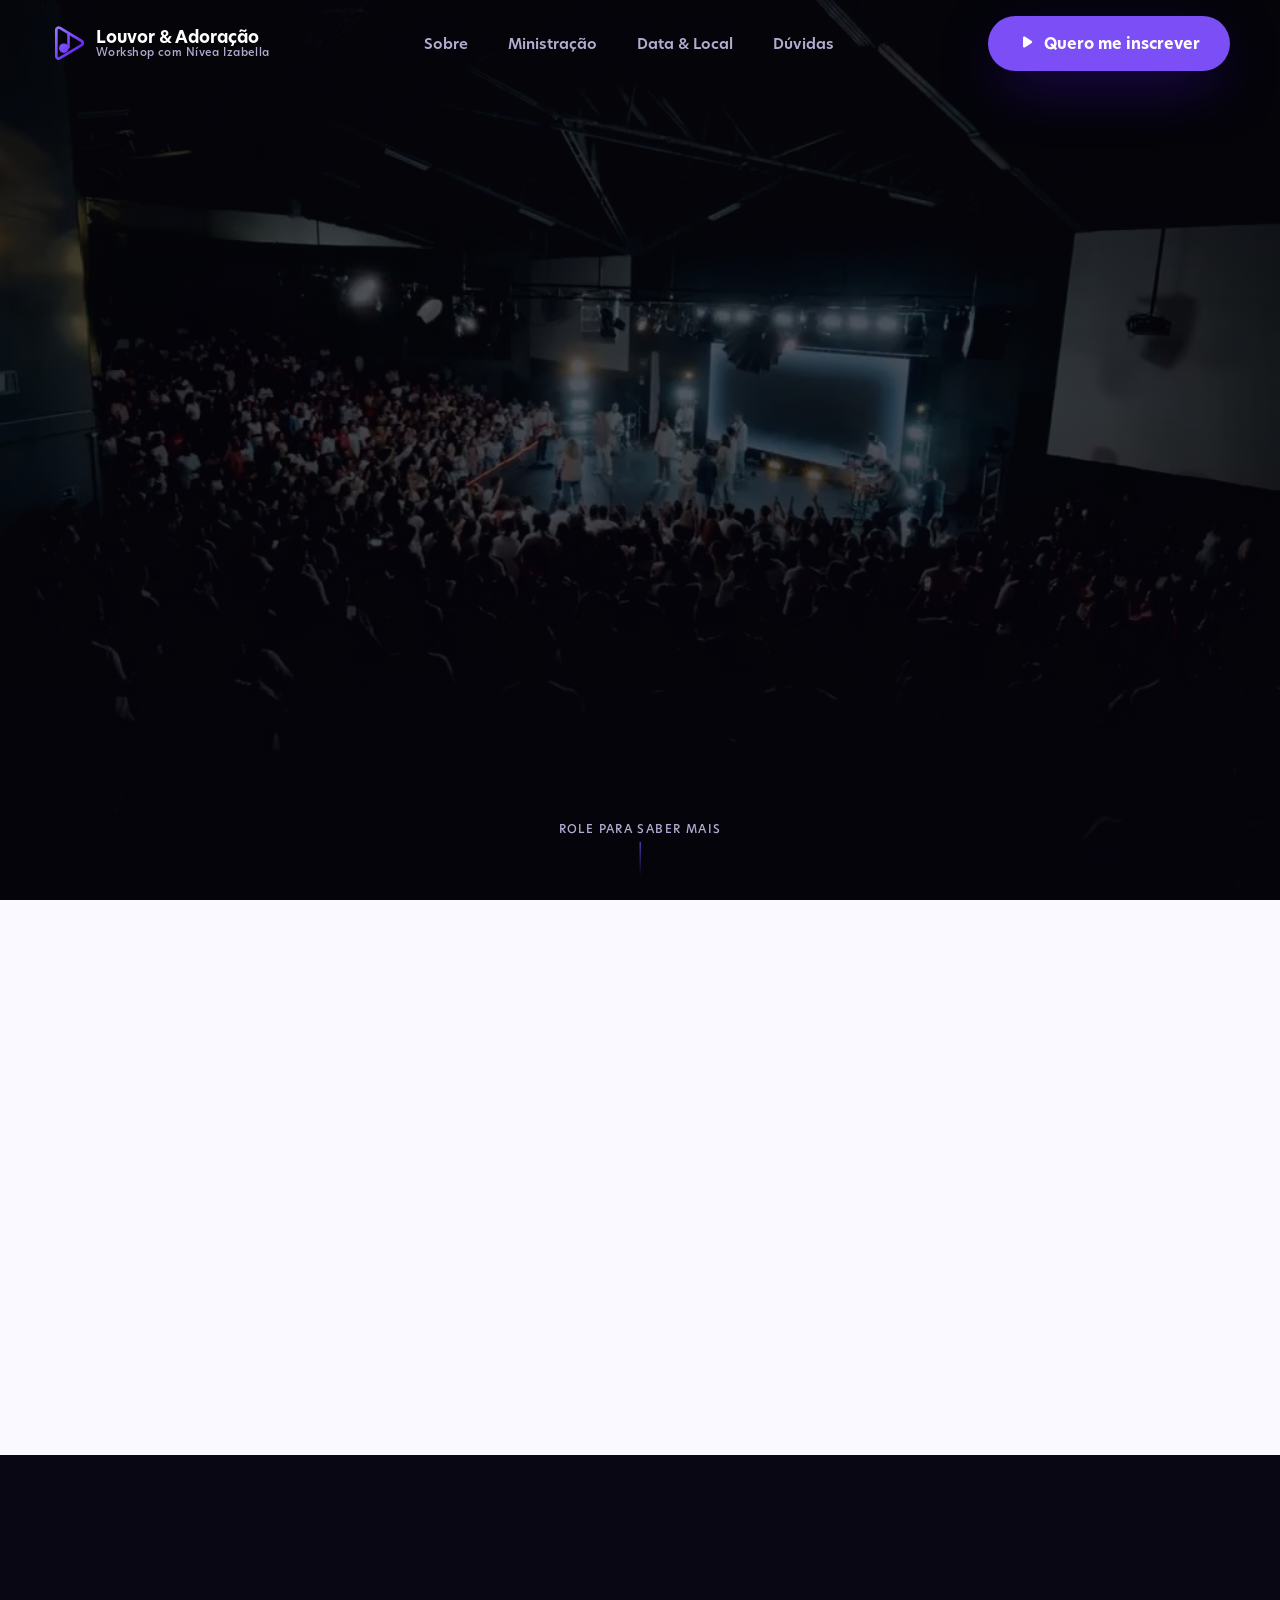
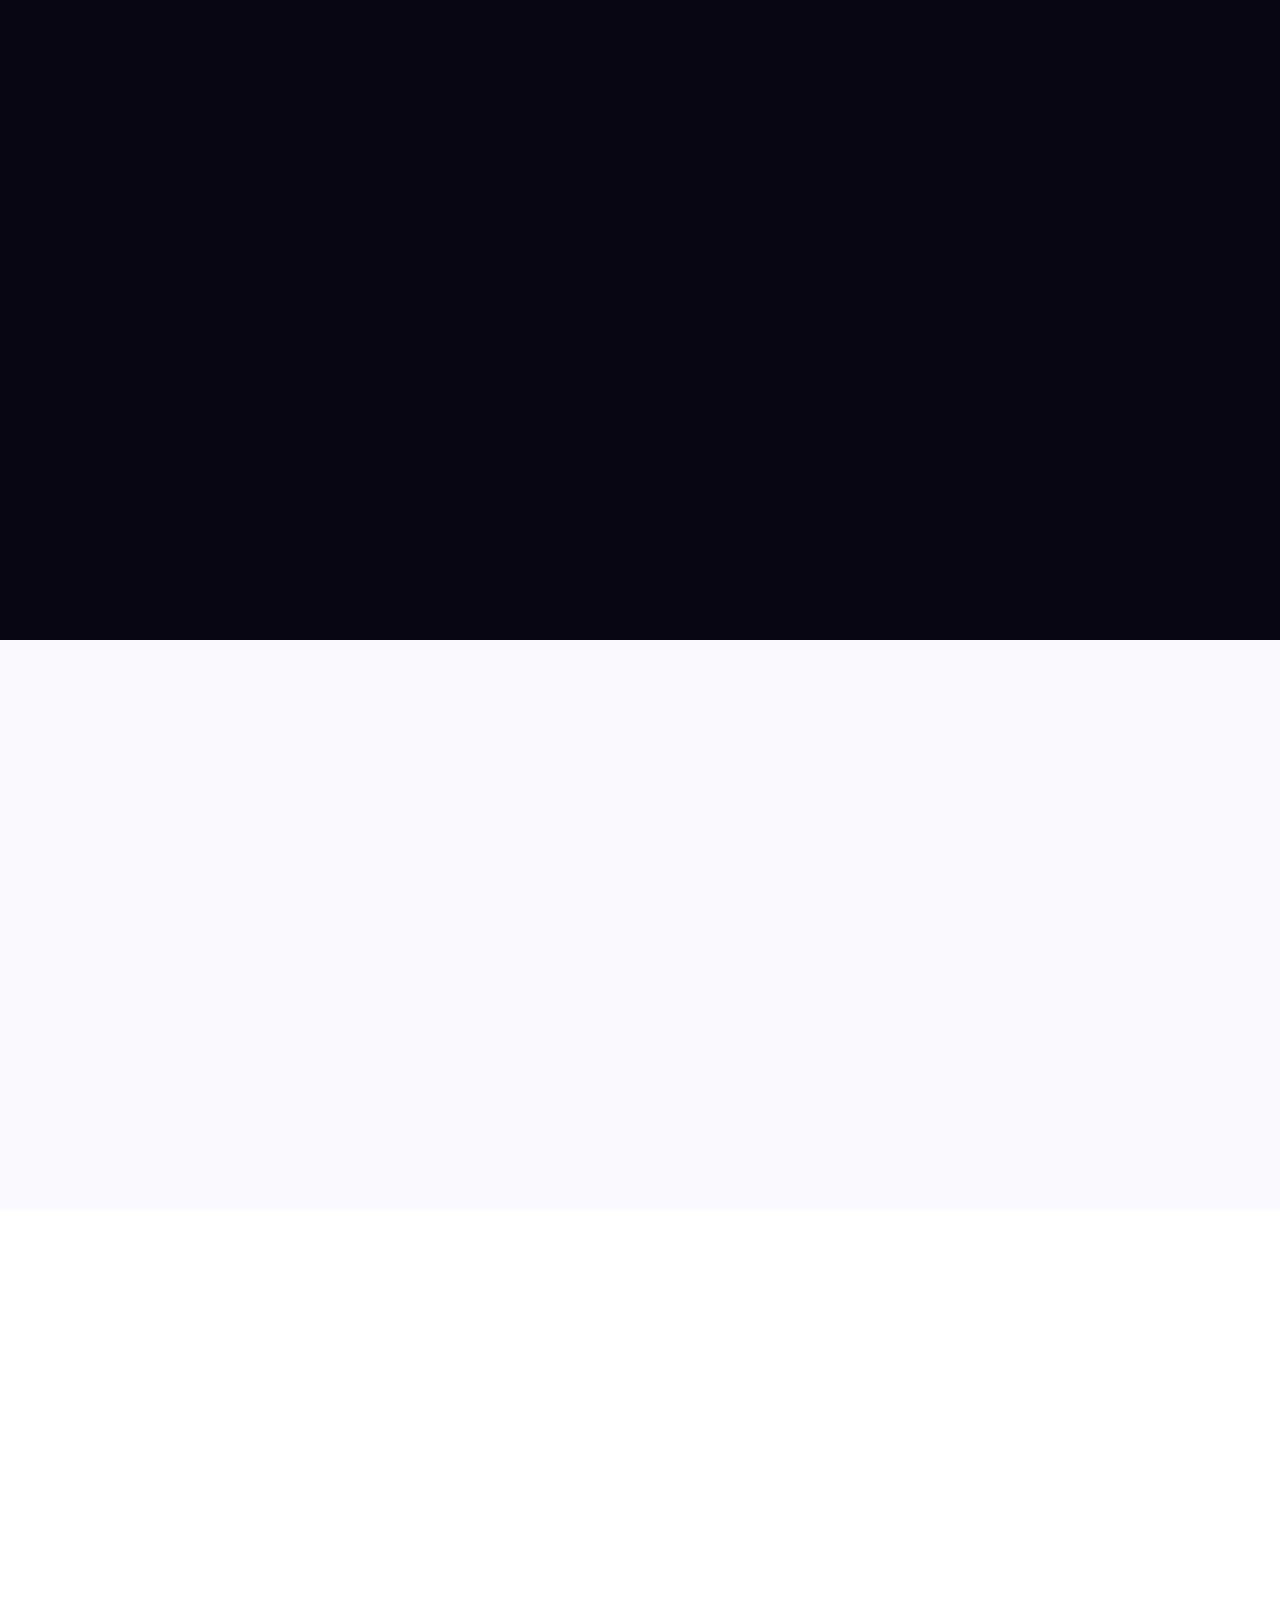
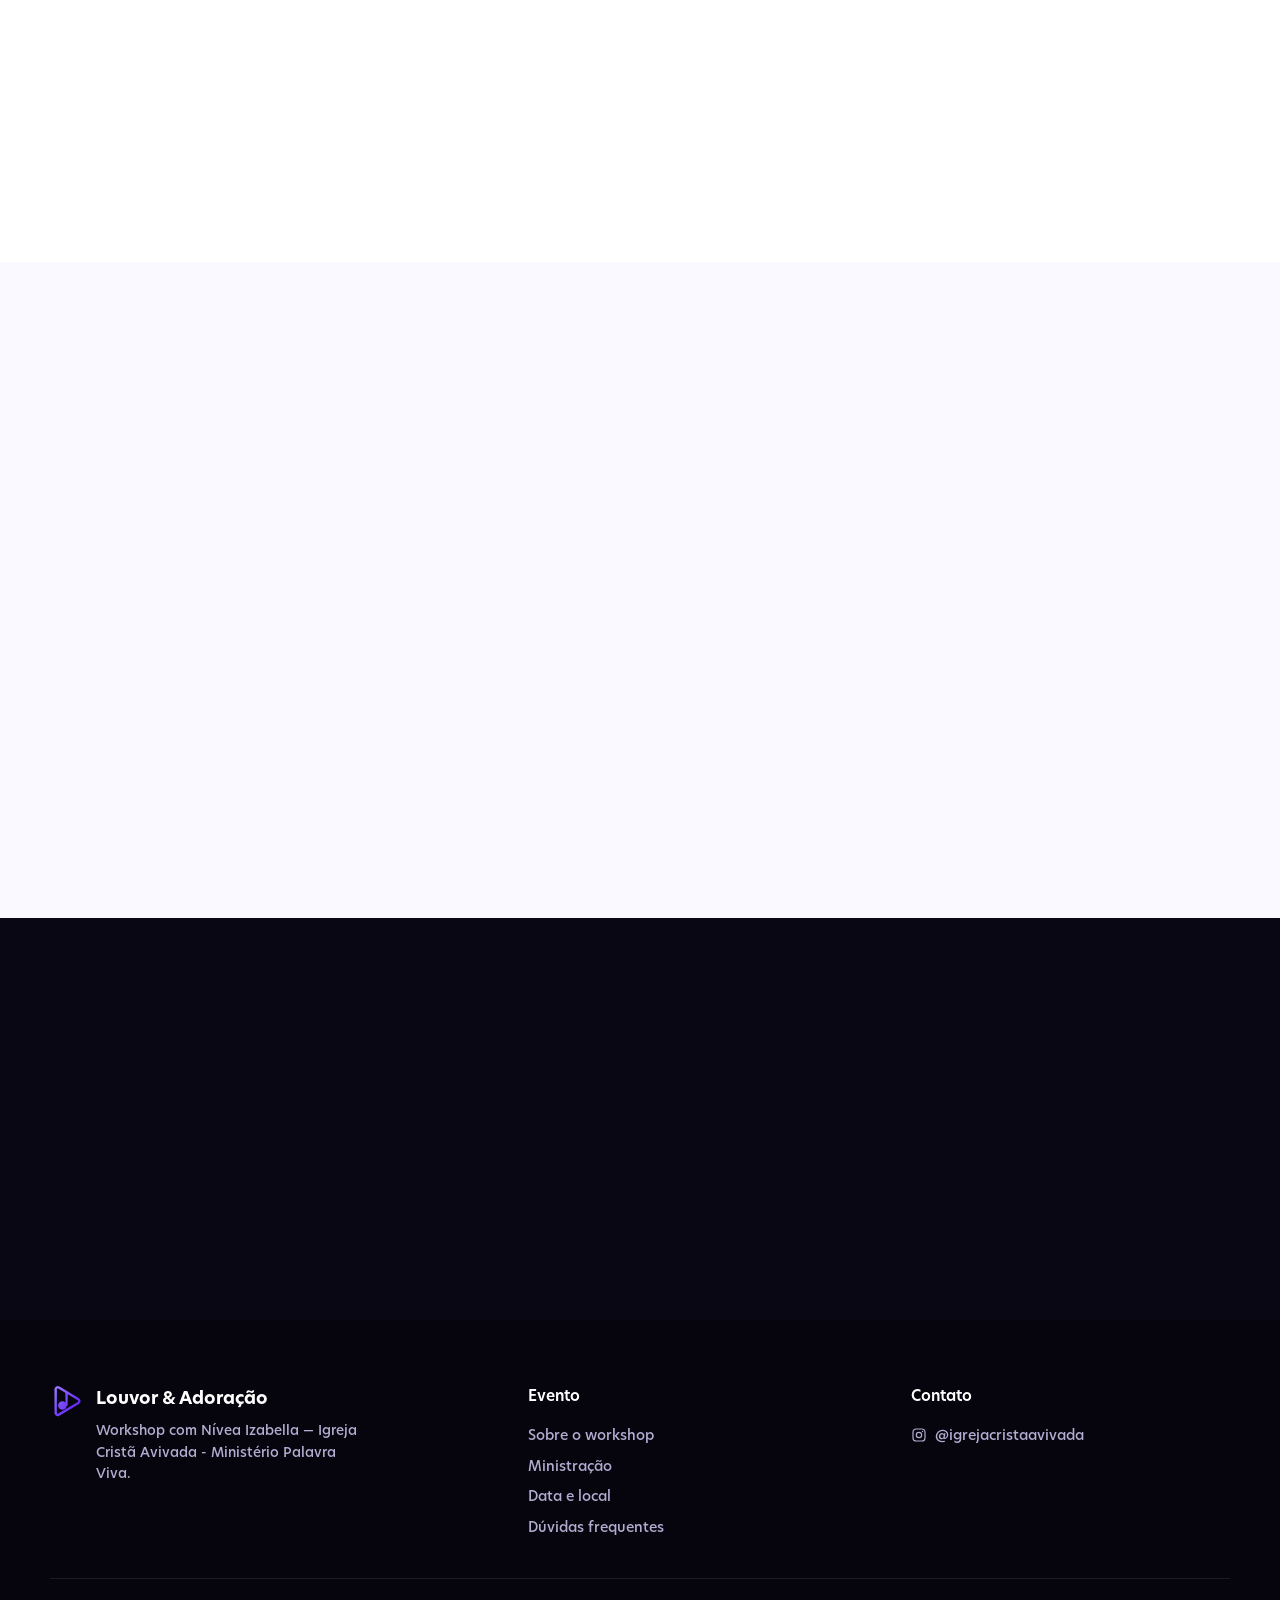
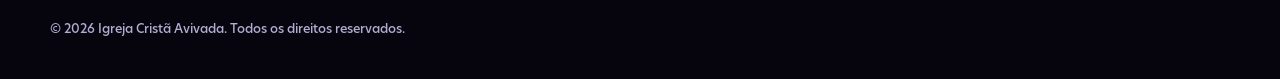
==== index.html @ 02ea81dc "Atualiza valor do investimento para R$ 39,90 na seção de perguntas frequentes" ====
<!DOCTYPE html>
<html lang="pt-BR">
<head>
  <meta charset="UTF-8">
  <meta name="viewport" content="width=device-width, initial-scale=1.0">
  <title>Workshop de Louvor & Adoração</title>
  <meta name="description" content="Workshop de Louvor & Adoração com Nívea Izabella. Dia 26 de setembro de 2026, das 15h às 18h, na Igreja Cristã Avivada, em Timóteo - MG. Garanta sua vaga.">
  <meta name="theme-color" content="#0A0714">
  <link rel="canonical" href="https://www.e-inscricao.com/igreja-crist-avivada/workshopniveaisabella">

  <!-- Open Graph -->
  <meta property="og:type" content="website">
  <meta property="og:title" content="Workshop de Louvor & Adoração">
  <meta property="og:description" content="26 de setembro de 2026 · 15h às 18h · Igreja Cristã Avivada · Timóteo - MG">
  <meta property="og:image" content="assets/images/hero-art.jpg">
  <meta property="og:locale" content="pt_BR">

  <!-- Twitter Card -->
  <meta name="twitter:card" content="summary_large_image">
  <meta name="twitter:title" content="Workshop de Louvor & Adoração com Nívea Izabella">
  <meta name="twitter:description" content="26 de setembro de 2026 · 15h às 18h · Igreja Cristã Avivada · Timóteo - MG">
  <meta name="twitter:image" content="assets/images/hero-art.jpg">

  <!-- Favicon -->
  <link rel="icon" type="image/svg+xml" href="assets/logos/logo-icon.svg">

  <!-- Fonte oficial da marca: Hero New (arquivos em assets/fonts/) -->
  <link rel="preload" as="font" type="font/woff" href="assets/fonts/hero-new-regular.woff" crossorigin>
  <link rel="preload" as="font" type="font/woff" href="assets/fonts/hero-new-extrabold.woff" crossorigin>

  <link rel="preload" as="image" href="assets/images/hero-art.jpg">
  <link rel="stylesheet" href="css/style.css">
</head>
<body>
  <a href="#main" class="skip-link">Pular para o conteúdo</a>

  <header class="site-header" id="siteHeader">
    <div class="container header__inner">
      <a href="#hero" class="brand" aria-label="Workshop de Louvor e Adoração — início">
        <img class="brand__icon" src="assets/logos/logo-icon.svg" alt="" width="38" height="38">
        <span class="brand__text">
          <strong>Louvor & Adoração</strong>
          <span>Workshop com Nívea Izabella</span>
        </span>
      </a>

      <nav class="nav" id="primaryNav" aria-label="Navegação principal">
        <ul>
          <li><a href="#sobre">Sobre</a></li>
          <li><a href="#ministracao">Ministração</a></li>
          <li><a href="#detalhes">Data & Local</a></li>
          <li><a href="#faq">Dúvidas</a></li>
        </ul>
      </nav>

      <a class="btn btn--primary nav-cta" href="https://www.e-inscricao.com/igreja-crist-avivada/workshopniveaisabella" target="_blank" rel="noopener">
        <svg class="btn__play" viewBox="0 0 18 18" fill="none" aria-hidden="true"><path d="M5 3.6C5 2.7 6 2.1 6.8 2.6L13.7 7C14.4 7.5 14.4 8.5 13.7 9L6.8 13.4C6 13.9 5 13.3 5 12.4V3.6Z" fill="currentColor"/></svg>
        Quero me inscrever
      </a>

      <button class="menu-toggle" id="menuToggle" type="button" aria-expanded="false" aria-controls="mobileMenu" aria-label="Abrir menu de navegação">
        <span></span><span></span><span></span>
      </button>
    </div>

    <nav class="mobile-menu" id="mobileMenu" data-state="closed" aria-label="Navegação mobile">
      <ul>
        <li><a href="#sobre">Sobre</a></li>
        <li><a href="#ministracao">Ministração</a></li>
        <li><a href="#detalhes">Data & Local</a></li>
        <li><a href="#faq">Dúvidas</a></li>
      </ul>
      <a class="btn btn--primary" href="https://www.e-inscricao.com/igreja-crist-avivada/workshopniveaisabella" target="_blank" rel="noopener">Quero me inscrever</a>
    </nav>
  </header>

  <main id="main">

    <!-- HERO -->
    <section class="hero" id="hero">
      <video
        class="hero__video-bg"
        id="heroVideo"
        poster="assets/images/hero-bg-poster.jpg"
        autoplay
        muted
        loop
        playsinline
        preload="auto"
        aria-hidden="true"
      >
        <source src="assets/videos/hero-bg.mp4" type="video/mp4">
      </video>
      <div class="hero__glow" aria-hidden="true"></div>
      <div class="hero__scrim" aria-hidden="true"></div>
      <div class="container hero__grid">
        <div class="hero__content">
          <p class="eyebrow" data-reveal>Igreja Cristã Avivada · Timóteo - MG</p>

          <h1 class="hero__title" data-reveal>
            <span class="line">Workshop de</span>
            <span class="line line--accent">Louvor & Adoração</span>
            <span class="line line--with">com</span>
            <span class="line line--name">Nívea Izabella</span>
          </h1>

          <div class="hero__meta" data-reveal>
            <div class="hero__meta-item">
              <svg viewBox="0 0 24 24" fill="none" stroke="currentColor" stroke-width="1.8" aria-hidden="true"><rect x="3" y="5" width="18" height="16" rx="3"/><path d="M8 3v4M16 3v4M3 10h18"/></svg>
              <span>
                <strong>26 de setembro de 2026</strong>
                <span>Sábado</span>
              </span>
            </div>
            <div class="hero__meta-item">
              <svg viewBox="0 0 24 24" fill="none" stroke="currentColor" stroke-width="1.8" aria-hidden="true"><circle cx="12" cy="12" r="9"/><path d="M12 7v5l3.5 2"/></svg>
              <span>
                <strong>15h às 18h</strong>
                <span>Horário local</span>
              </span>
            </div>
            <div class="hero__meta-item">
              <svg viewBox="0 0 24 24" fill="none" stroke="currentColor" stroke-width="1.8" aria-hidden="true"><path d="M12 21s-7-6.1-7-11a7 7 0 0 1 14 0c0 4.9-7 11-7 11Z"/><circle cx="12" cy="10" r="2.4"/></svg>
              <span>
                <strong>Igreja Cristã Avivada</strong>
                <span>Timóteo - MG</span>
              </span>
            </div>
          </div>

          <div class="hero__countdown" id="countdown" data-reveal>
            <p class="hero__countdown-label">Faltam</p>
            <div class="hero__countdown-grid">
              <div class="countdown__unit">
                <span class="countdown__value" id="cdDays">00</span>
                <span class="countdown__unit-label">dias</span>
              </div>
              <div class="countdown__unit">
                <span class="countdown__value" id="cdHours">00</span>
                <span class="countdown__unit-label">horas</span>
              </div>
              <div class="countdown__unit">
                <span class="countdown__value" id="cdMinutes">00</span>
                <span class="countdown__unit-label">min</span>
              </div>
              <div class="countdown__unit">
                <span class="countdown__value" id="cdSeconds">00</span>
                <span class="countdown__unit-label">seg</span>
              </div>
            </div>
          </div>

          <div class="hero__actions" data-reveal>
            <a class="btn btn--primary" href="https://www.e-inscricao.com/igreja-crist-avivada/workshopniveaisabella" target="_blank" rel="noopener">
              <svg class="btn__play" viewBox="0 0 18 18" fill="none" aria-hidden="true"><path d="M5 3.6C5 2.7 6 2.1 6.8 2.6L13.7 7C14.4 7.5 14.4 8.5 13.7 9L6.8 13.4C6 13.9 5 13.3 5 12.4V3.6Z" fill="currentColor"/></svg>
              Garantir minha vaga
            </a>
            <a class="btn btn--ghost" href="#detalhes">Ver detalhes do evento</a>
          </div>
        </div>

      </div>

      <div class="hero__scroll" aria-hidden="true">
        <span>Role para saber mais</span>
        <span class="hero__scroll-line"></span>
      </div>
    </section>

    <!-- SOBRE -->
    <section class="section section--light sobre" id="sobre">
      <div class="container sobre__grid">
        <div data-reveal>
          <p class="eyebrow">Sobre o workshop</p>
          <p class="sobre__lead">Um encontro para quem deseja crescer em seu chamado e servir ao Senhor com excelência, caráter e propósito.</p>
          <p class="sobre__lead">Nesta edição, teremos Nívea Izabella, compartilhando experiências e princípios de sua caminhada ministerial.</p>
          <p class="sobre__lead">Um tempo de aprendizado, comunhão e alinhamento para quem entende que antes de músicos, somos ministros.</p>
        </div>
        <ul class="sobre__list" data-reveal-group>
          <li data-reveal style="--reveal-index:0">
            <span class="num">01</span>
            <div>
              <h3>Louvor & Adoração</h3>
              <p>Um tempo dedicado à música como expressão de fé, com ministração de Nívea Izabella.</p>
            </div>
          </li>
          <li data-reveal style="--reveal-index:1">
            <span class="num">02</span>
            <div>
              <h3>Realização</h3>
              <p>Evento organizado pela Igreja Cristã Avivada, em Timóteo - MG.</p>
            </div>
          </li>
          <li data-reveal style="--reveal-index:2">
            <span class="num">03</span>
            <div>
              <h3>Vagas limitadas</h3>
              <p>Garanta sua inscrição antecipadamente pelo link oficial do evento.</p>
            </div>
          </li>
        </ul>
      </div>
    </section>

    <!-- MINISTRAÇÃO -->
    <section class="section section--dark ministracao" id="ministracao">
      <div class="container ministracao__grid">
        <div class="ministracao__portrait" data-reveal="scale">
          <img src="assets/images/hero-art.jpg" alt="Nívea Izabella durante o workshop de louvor e adoração" loading="lazy" width="1600" height="900">
        </div>
        <div data-reveal>
          <p class="eyebrow">Ministração</p>
          <h2 class="ministracao__name">Nívea Izabella</h2>
          <span class="ministracao__role">Cantora · Professora de Canto · Instrutora Ministerial</span>

          <p class="ministracao__bio">Com mais de 27 anos de estrada, Nívea Izabella já ministrou em mais de 1.000 igrejas e formou mais de 1.000 alunos em três continentes, unindo técnica vocal, excelência e princípios de adoração na formação de ministros de louvor.</p>

          <div class="ministracao__badges">
            <span class="badge">Vencedora do Dom Reality 2</span>
            <span class="badge">Trabalhos pela Sony Music</span>
          </div>

          <dl class="ministracao__stats">
            <div class="ministracao__stat">
              <dt>27+</dt>
              <dd>anos de experiência</dd>
            </div>
            <div class="ministracao__stat">
              <dt>1.000+</dt>
              <dd>igrejas ministradas</dd>
            </div>
            <div class="ministracao__stat">
              <dt>1.000+</dt>
              <dd>alunos capacitados</dd>
            </div>
            <div class="ministracao__stat">
              <dt>3</dt>
              <dd>continentes</dd>
            </div>
          </dl>
        </div>
      </div>
    </section>

    <!-- DATA / HORÁRIO / LOCAL -->
    <section class="section section--light detalhes" id="detalhes">
      <div class="container">
        <div class="section-head" data-reveal>
          <p class="eyebrow">Quando e onde</p>
          <h2>Data, horário e local</h2>
        </div>
        <div class="detalhes__grid" data-reveal-group>
          <div class="detalhes__card" data-reveal style="--reveal-index:0">
            <span class="detalhes__icon">
              <svg viewBox="0 0 24 24" fill="none" stroke="currentColor" stroke-width="1.8" aria-hidden="true"><rect x="3" y="5" width="18" height="16" rx="3"/><path d="M8 3v4M16 3v4M3 10h18"/></svg>
            </span>
            <h3>26 de setembro de 2026</h3>
            <p>Sábado — reserve a data na sua agenda.</p>
          </div>
          <div class="detalhes__card" data-reveal style="--reveal-index:1">
            <span class="detalhes__icon">
              <svg viewBox="0 0 24 24" fill="none" stroke="currentColor" stroke-width="1.8" aria-hidden="true"><circle cx="12" cy="12" r="9"/><path d="M12 7v5l3.5 2"/></svg>
            </span>
            <h3>15h às 18h</h3>
            <p>Chegue com antecedência para um bom lugar.</p>
          </div>
          <div class="detalhes__card" data-reveal style="--reveal-index:2">
            <span class="detalhes__icon">
              <svg viewBox="0 0 24 24" fill="none" stroke="currentColor" stroke-width="1.8" aria-hidden="true"><path d="M12 21s-7-6.1-7-11a7 7 0 0 1 14 0c0 4.9-7 11-7 11Z"/><circle cx="12" cy="10" r="2.4"/></svg>
            </span>
            <h3>Igreja Cristã Avivada</h3>
            <p>Rua 95, 2 — João XXIII, Timóteo - MG<br><a href="https://maps.app.goo.gl/DPNBqwjyKdjv3Kt18" target="_blank" rel="noopener">Ver no mapa →</a></p>
          </div>
        </div>
      </div>
    </section>

    <!-- INSCRIÇÃO -->
    <section class="section inscricao-section" id="inscricao">
      <div class="container">
        <div class="inscricao__panel" data-reveal>
          <div>
            <p class="eyebrow">Inscrições abertas</p>
            <h2>Garanta sua vaga no workshop</h2>
            <p>As inscrições são feitas através do link oficial abaixo. Vagas limitadas.</p>
            <div class="hero__actions" style="margin-top: var(--space-md);">
              <a class="btn btn--primary" href="https://www.e-inscricao.com/igreja-crist-avivada/workshopniveaisabella" target="_blank" rel="noopener">
                <svg class="btn__play" viewBox="0 0 18 18" fill="none" aria-hidden="true"><path d="M5 3.6C5 2.7 6 2.1 6.8 2.6L13.7 7C14.4 7.5 14.4 8.5 13.7 9L6.8 13.4C6 13.9 5 13.3 5 12.4V3.6Z" fill="currentColor"/></svg>
                Quero me inscrever
              </a>
            </div>
          </div>
          <div class="inscricao__price">
            <p class="inscricao__price-value"><span>Investimento - 2º lote</span>R$ 39,90</p>
            <p class="inscricao__note">Dúvidas sobre pagamento e vagas: <a href="https://instagram.com/igrejacristaavivada" target="_blank" rel="noopener">Instagram @igrejacristaavivada</a></p>
          </div>
        </div>
      </div>
    </section>

    <!-- FAQ -->
    <section class="section section--light faq" id="faq">
      <div class="container">
        <div class="section-head" data-reveal>
          <p class="eyebrow">Dúvidas frequentes</p>
          <h2>Perguntas sobre o workshop</h2>
        </div>
        <div class="faq__list" data-reveal>
          <div class="faq__item" data-open="false">
            <h3>
              <button class="faq__question" aria-expanded="false" aria-controls="faq-answer-1" id="faq-question-1">
                Quando e onde será o workshop?
                <span class="faq__icon" aria-hidden="true"></span>
              </button>
            </h3>
            <div class="faq__answer" id="faq-answer-1" role="region" aria-labelledby="faq-question-1">
              <div class="faq__answer-inner">
                <p>O workshop acontece no dia 26 de setembro de 2026, das 15h às 18h, na Igreja Cristã Avivada, Rua 95, 2 — João XXIII, Timóteo - MG.</p>
              </div>
            </div>
          </div>

          <div class="faq__item" data-open="false">
            <h3>
              <button class="faq__question" aria-expanded="false" aria-controls="faq-answer-2" id="faq-question-2">
                Como faço minha inscrição?
                <span class="faq__icon" aria-hidden="true"></span>
              </button>
            </h3>
            <div class="faq__answer" id="faq-answer-2" role="region" aria-labelledby="faq-question-2">
              <div class="faq__answer-inner">
                <p>As inscrições são feitas pelo link oficial do evento.</p>
              </div>
            </div>
          </div>

          <div class="faq__item" data-open="false">
            <h3>
              <button class="faq__question" aria-expanded="false" aria-controls="faq-answer-3" id="faq-question-3">
                Qual o valor do investimento?
                <span class="faq__icon" aria-hidden="true"></span>
              </button>
            </h3>
            <div class="faq__answer" id="faq-answer-3" role="region" aria-labelledby="faq-question-3">
              <div class="faq__answer-inner">
                <p>O investimento é de R$ 39,90. Para mais informações, entre em contato pelo Instagram @igrejacristaavivada.</p>
              </div>
            </div>
          </div>

          <div class="faq__item" data-open="false">
            <h3>
              <button class="faq__question" aria-expanded="false" aria-controls="faq-answer-4" id="faq-question-4">
                Quem ministra o workshop?
                <span class="faq__icon" aria-hidden="true"></span>
              </button>
            </h3>
            <div class="faq__answer" id="faq-answer-4" role="region" aria-labelledby="faq-question-4">
              <div class="faq__answer-inner">
                <p>A ministração é de Nívea Izabella, cantora, professora de canto e instrutora ministerial com mais de 27 anos de experiência, mais de 1.000 igrejas ministradas e vencedora do Dom Reality 2.</p>
              </div>
            </div>
          </div>
        </div>
      </div>
    </section>

    <!-- CTA FINAL -->
    <section class="section cta-final">
      <div class="cta-final__glow" aria-hidden="true"></div>
      <div class="container cta-final__inner" data-reveal>
        <p class="eyebrow">Não fique de fora</p>
        <h2>Sua vaga para o Workshop de Louvor & Adoração está esperando por você</h2>
        <a class="btn btn--primary" href="https://www.e-inscricao.com/igreja-crist-avivada/workshopniveaisabella" target="_blank" rel="noopener">
          <svg class="btn__play" viewBox="0 0 18 18" fill="none" aria-hidden="true"><path d="M5 3.6C5 2.7 6 2.1 6.8 2.6L13.7 7C14.4 7.5 14.4 8.5 13.7 9L6.8 13.4C6 13.9 5 13.3 5 12.4V3.6Z" fill="currentColor"/></svg>
          Garantir minha vaga
        </a>
      </div>
    </section>

  </main>

  <footer class="site-footer">
    <div class="container">
      <div class="footer__grid">
        <div class="footer__brand">
          <img class="footer__brand-icon" src="assets/logos/logo-icon.svg" alt="" width="34" height="34">
          <div>
            <strong>Louvor & Adoração</strong>
            <p>Workshop com Nívea Izabella — Igreja Cristã Avivada - Ministério Palavra Viva.</p>
          </div>
        </div>
        <div class="footer__col">
          <h3>Evento</h3>
          <ul>
            <li><a href="#sobre">Sobre o workshop</a></li>
            <li><a href="#ministracao">Ministração</a></li>
            <li><a href="#detalhes">Data e local</a></li>
            <li><a href="#faq">Dúvidas frequentes</a></li>
          </ul>
        </div>
        <div class="footer__col">
          <h3>Contato</h3>
          <ul>
            <li>
              <a class="footer__instagram" href="https://instagram.com/igrejacristaavivada" target="_blank" rel="noopener" aria-label="Instagram @igrejacristaavivada">
                <svg class="footer__instagram-icon" viewBox="0 0 24 24" fill="none" stroke="currentColor" stroke-width="1.8" aria-hidden="true">
                  <rect x="3" y="3" width="18" height="18" rx="5"></rect>
                  <circle cx="12" cy="12" r="4"></circle>
                  <circle cx="17.3" cy="6.7" r="1" fill="currentColor" stroke="none"></circle>
                </svg>
                <span>@igrejacristaavivada</span>
              </a>
            </li>
          </ul>
        </div>
      </div>
      <div class="footer__bottom">
        <span>© 2026 Igreja Cristã Avivada. Todos os direitos reservados.</span>
      </div>
    </div>
  </footer>

  <script src="js/script.js" defer></script>
</body>
</html>
---- css/style.css ----
/* ==========================================================================
   Workshop de Louvor & Adoração com Nívea Izabella
   Igreja Cristã Avivada / Ministério Palavra Viva
   Estilos da landing page — organizado em blocos numerados, cada um
   cuidando de uma parte da página (header, hero, seções, etc.)
   ========================================================================== */

/* --------------------------------------------------------------------------
   1. FONTE — Hero New
   Fonte oficial da marca. Arquivos em assets/fonts/, formato .woff.
   -------------------------------------------------------------------------- */

@font-face {
  font-family: "Hero New";
  src: url("../assets/fonts/hero-new-extrabold.woff") format("woff");
  font-weight: 800;
  font-style: normal;
  font-display: swap;
}
@font-face {
  font-family: "Hero New";
  src: url("../assets/fonts/hero-new-bold.woff") format("woff");
  font-weight: 700;
  font-style: normal;
  font-display: swap;
}
@font-face {
  font-family: "Hero New";
  src: url("../assets/fonts/hero-new-semibold.woff") format("woff");
  font-weight: 600;
  font-style: normal;
  font-display: swap;
}
@font-face {
  font-family: "Hero New";
  src: url("../assets/fonts/hero-new-medium.woff") format("woff");
  font-weight: 500;
  font-style: normal;
  font-display: swap;
}
@font-face {
  font-family: "Hero New";
  src: url("../assets/fonts/hero-new-regular.woff") format("woff");
  font-weight: 400;
  font-style: normal;
  font-display: swap;
}

/* --------------------------------------------------------------------------
   2. VARIÁVEIS GLOBAIS (design tokens)
   Tudo que se repete pela página — cores, fontes, espaçamentos — mora
   aqui. Mudou algo aqui, muda no site inteiro de uma vez só.
   -------------------------------------------------------------------------- */
:root {
  /* Cores oficiais da marca */
  --color-primary: #7B4FF5;
  --color-secondary: #560FF3;
  --color-white: #FFFFFF;
  --color-text: #5D5C66;

  /* Tons derivados das cores acima (fundos escuros, superfícies, brilho) */
  --color-bg-dark: #0A0714;
  --color-bg-dark-alt: #120A28;
  --color-bg-light: #FAF9FF;
  --color-surface-dark: #16102E;
  --color-surface-dark-border: rgba(255, 255, 255, 0.09);
  --color-line-light: rgba(93, 92, 102, 0.16);
  --color-text-on-dark: #E8E4F7;
  --color-text-on-dark-muted: #B3ACD1;

  --gradient-primary: linear-gradient(135deg, var(--color-primary) 0%, var(--color-secondary) 100%);
  --gradient-glow: radial-gradient(circle, rgba(123, 79, 245, 0.55) 0%, rgba(86, 15, 243, 0) 70%);

  /* Fontes — Hero New é a fonte oficial da marca */
  --font-display: "Hero New", "Plus Jakarta Sans", -apple-system, BlinkMacSystemFont, "Segoe UI", sans-serif;
  --font-body: "Hero New", "Plus Jakarta Sans", -apple-system, BlinkMacSystemFont, "Segoe UI", sans-serif;

  --fs-h1: clamp(2.35rem, 1.35rem + 4.6vw, 4.7rem);
  --fs-h2: clamp(1.65rem, 1.3rem + 1.5vw, 2.35rem);
  --fs-h3: clamp(1.15rem, 1.02rem + 0.6vw, 1.4rem);
  --fs-body: clamp(1rem, 0.95rem + 0.2vw, 1.1rem);
  --fs-desc: 0.95rem;
  --fs-eyebrow: 0.8rem;

  /* Espaçamento */
  --space-3xs: 0.25rem;
  --space-2xs: 0.5rem;
  --space-xs: 0.75rem;
  --space-sm: 1rem;
  --space-md: 1.5rem;
  --space-lg: 2.5rem;
  --space-xl: 4rem;
  --space-2xl: 6rem;
  --space-3xl: 8.5rem;

  --container-width: min(1180px, 100% - 3rem);

  /* Raio e sombra */
  --radius-sm: 10px;
  --radius-md: 18px;
  --radius-lg: 28px;
  --radius-pill: 999px;
  --shadow-glow: 0 20px 60px -15px rgba(86, 15, 243, 0.55);
  --shadow-soft: 0 12px 40px -12px rgba(20, 8, 50, 0.25);

  /* Transições */
  --ease-standard: cubic-bezier(0.22, 1, 0.36, 1);
  --transition-fast: 0.2s var(--ease-standard);
  --transition-med: 0.45s var(--ease-standard);
  --transition-slow: 0.8s var(--ease-standard);

  --header-height: 76px;
}

/* --------------------------------------------------------------------------
   3. RESET
   Zera estilos padrão do navegador pra começar do zero, sem surpresa.
   -------------------------------------------------------------------------- */
*, *::before, *::after { box-sizing: border-box; }

html {
  scroll-behavior: smooth;
  scroll-padding-top: var(--header-height);
}

body {
  margin: 0;
  font-family: var(--font-body);
  font-weight: 500;
  font-size: var(--fs-body);
  line-height: 1.6;
  color: var(--color-text);
  background: var(--color-white);
  -webkit-font-smoothing: antialiased;
  overflow-x: hidden;
}

img { max-width: 100%; display: block; }

h1, h2, h3, p, ul, figure { margin: 0; }

ul { padding: 0; list-style: none; }

a { color: inherit; text-decoration: none; }

button { font-family: inherit; cursor: pointer; background: none; border: none; color: inherit; }

svg { display: block; }

/* Contorno ao navegar com teclado (Tab) — importante pra acessibilidade */
:focus-visible {
  outline: 2.5px solid var(--color-primary);
  outline-offset: 3px;
  border-radius: 4px;
}

.skip-link {
  position: fixed;
  top: -60px;
  left: var(--space-md);
  z-index: 999;
  background: var(--color-secondary);
  color: var(--color-white);
  padding: var(--space-2xs) var(--space-sm);
  border-radius: var(--radius-sm);
  font-weight: 700;
  transition: top var(--transition-fast);
}
.skip-link:focus { top: var(--space-md); }

@media (prefers-reduced-motion: reduce) {
  html { scroll-behavior: auto; }
  *, *::before, *::after {
    animation-duration: 0.001ms !important;
    animation-iteration-count: 1 !important;
    transition-duration: 0.001ms !important;
    scroll-behavior: auto !important;
  }
}

/* --------------------------------------------------------------------------
   4. CLASSES DE USO GERAL
   Peças reaproveitadas em várias seções (container, títulos, seções claras
   e escuras, etc.)
   -------------------------------------------------------------------------- */
.container {
  width: var(--container-width);
  margin-inline: auto;
}

.section { padding-block: var(--space-2xl); position: relative; }
.section--dark {
  background: var(--color-bg-dark);
  color: var(--color-text-on-dark-muted);
}
.section--light { background: var(--color-bg-light); }

.eyebrow {
  display: inline-flex;
  align-items: center;
  gap: var(--space-2xs);
  font-size: var(--fs-eyebrow);
  font-weight: 700;
  letter-spacing: 0.16em;
  text-transform: uppercase;
  color: var(--color-primary);
}
.eyebrow::before {
  content: "";
  width: 22px;
  height: 2px;
  background: var(--color-primary);
  border-radius: 2px;
}
.section--dark .eyebrow { color: #C4AEFF; }

/* Garante que nenhum desses textos use gradiente — só cor sólida mesmo */
.hero__title,
.hero__title .line,
.hero__title .line--accent,
.hero__title .line--with,
.hero__title .line--name,
.eyebrow,
.section-head,
.ministracao__role,
.ministracao__bio,
.badge,
.inscricao__price-value,
.inscricao__note,
.btn {
  background-image: none !important;
  -webkit-background-clip: initial !important;
  background-clip: initial !important;
}


h1 {
  font-family: var(--font-display);
  font-size: var(--fs-h1);
  font-weight: 800;
  line-height: 1.04;
  letter-spacing: -0.02em;
}
h2 {
  font-family: var(--font-display);
  font-size: var(--fs-h2);
  font-weight: 700;
  line-height: 1.15;
  letter-spacing: -0.01em;
  color: #241B3D;
}
.section--dark h2 { color: var(--color-white); }
h3 {
  font-family: var(--font-display);
  font-size: var(--fs-h3);
  font-weight: 600;
  color: #241B3D;
}
.section--dark h3 { color: var(--color-white); }

.section-head {
  max-width: 640px;
  margin-bottom: var(--space-lg);
  display: flex;
  flex-direction: column;
  gap: var(--space-sm);
}
.section-head p { font-size: var(--fs-desc); font-weight: 400; }

/* Botões (o "primary" roxo cheio e o "ghost" só com borda) */
.btn {
  display: inline-flex;
  align-items: center;
  justify-content: center;
  gap: var(--space-2xs);
  padding: 0.95em 1.9em;
  border-radius: var(--radius-pill);
  font-weight: 700;
  font-size: 0.98rem;
  white-space: nowrap;
  transition: transform var(--transition-fast), box-shadow var(--transition-fast), background var(--transition-fast);
}
.btn:active { transform: scale(0.97); }

.btn--primary {
  background: var(--color-primary);
  color: var(--color-white);
  box-shadow: var(--shadow-glow);
}
.btn--primary:hover { transform: translateY(-2px); box-shadow: 0 26px 70px -14px rgba(86, 15, 243, 0.7); }

.btn--ghost {
  background: transparent;
  color: var(--color-white);
  border: 1.5px solid rgba(255, 255, 255, 0.35);
}
.btn--ghost:hover { border-color: var(--color-white); background: rgba(255, 255, 255, 0.06); }

/* Ícone de "play" que aparece dentro dos botões (detalhe da identidade visual) */
.btn__play {
  width: 18px;
  height: 18px;
  flex-shrink: 0;
}

/* --------------------------------------------------------------------------
   5. HEADER (topo fixo + menu mobile)
   -------------------------------------------------------------------------- */
.site-header {
  position: fixed;
  top: 0;
  left: 0;
  width: 100%;
  z-index: 1000;
  padding-block: var(--space-sm);
  transition: background var(--transition-med), padding var(--transition-med), box-shadow var(--transition-med);
}
.site-header.is-scrolled {
  background: rgba(10, 7, 20, 0.82);
  backdrop-filter: blur(14px) saturate(140%);
  -webkit-backdrop-filter: blur(14px) saturate(140%);
  padding-block: var(--space-xs);
  box-shadow: 0 10px 30px -18px rgba(0, 0, 0, 0.6);
}

.header__inner {
  display: flex;
  align-items: center;
  justify-content: space-between;
  gap: var(--space-md);
}

.brand {
  display: flex;
  align-items: center;
  gap: var(--space-2xs);
  color: var(--color-white);
  font-family: var(--font-display);
  font-weight: 700;
  font-size: 1.05rem;
  line-height: 1.1;
}
.brand__icon { width: 38px; height: 38px; flex-shrink: 0; }
.brand__text strong { display: block; color: var(--color-white); }
.brand__text span { display: block; font-size: 0.68rem; font-weight: 500; color: var(--color-text-on-dark-muted); letter-spacing: 0.04em; }

.nav { flex: 1; }
.nav ul {
  display: flex;
  justify-content: center;
  gap: var(--space-lg);
}
.nav a {
  color: var(--color-text-on-dark-muted);
  font-weight: 600;
  font-size: 0.92rem;
  padding-block: var(--space-3xs);
  border-bottom: 2px solid transparent;
  transition: color var(--transition-fast), border-color var(--transition-fast);
}
.nav a:hover, .nav a:focus-visible { color: var(--color-white); border-color: var(--color-primary); }

.nav-cta { flex-shrink: 0; }

.menu-toggle {
  display: none;
  flex-direction: column;
  justify-content: center;
  gap: 5px;
  width: 44px;
  height: 44px;
  border-radius: var(--radius-sm);
}
.menu-toggle span {
  display: block;
  width: 22px;
  height: 2px;
  background: var(--color-white);
  border-radius: 2px;
  transition: transform var(--transition-fast), opacity var(--transition-fast);
  margin-inline: auto;
}
.menu-toggle[aria-expanded="true"] span:nth-child(1) { transform: translateY(7px) rotate(45deg); }
.menu-toggle[aria-expanded="true"] span:nth-child(2) { opacity: 0; }
.menu-toggle[aria-expanded="true"] span:nth-child(3) { transform: translateY(-7px) rotate(-45deg); }

.mobile-menu {
  position: fixed;
  inset: 0;
  top: var(--header-height);
  background: rgba(10, 7, 20, 0.98);
  backdrop-filter: blur(10px);
  display: flex;
  flex-direction: column;
  align-items: center;
  justify-content: center;
  gap: var(--space-lg);
  transform: translateX(100%);
  transition: transform var(--transition-med);
  z-index: 999;
}
.mobile-menu[data-state="open"] { transform: translateX(0); }
.mobile-menu ul {
  display: flex;
  flex-direction: column;
  align-items: center;
  gap: var(--space-md);
}
.mobile-menu a { font-size: 1.4rem; font-weight: 700; color: var(--color-white); font-family: var(--font-display); }

/* --------------------------------------------------------------------------
   7. HERO (a primeira seção, com o vídeo de fundo e a chamada principal)
   -------------------------------------------------------------------------- */
.hero {
  position: relative;
  min-height: 100svh;
  display: flex;
  align-items: center;
  background: var(--color-bg-dark);
  color: var(--color-white);
  overflow: hidden;
  padding-top: calc(var(--header-height) + var(--space-lg));
  padding-bottom: var(--space-2xl);
}

.hero__video-bg {
  position: absolute;
  inset: 0;
  width: 100%;
  height: 100%;
  object-fit: cover;
  object-position: center 30%;
  z-index: 0;
  background: var(--color-bg-dark);
}

.hero__glow {
  display: none;
}

/* Escurece o vídeo por baixo do texto, senão o texto fica difícil de ler */
.hero__scrim {
  position: absolute;
  inset: 0;
  background: linear-gradient(180deg, rgba(6, 4, 13, 0.72) 0%, rgba(6, 4, 13, 0.6) 45%, rgba(6, 4, 13, 0.88) 100%);
  z-index: 1;
  pointer-events: none;
}

.hero__grid {
  position: relative;
  z-index: 2;
  display: grid;
  grid-template-columns: 1fr;
  justify-items: center;
  align-items: center;
  gap: var(--space-xl);
  text-align: center;
}

.hero__content { display: flex; flex-direction: column; align-items: center; gap: var(--space-md); width: 100%; max-width: 980px; }

.hero__title { color: var(--color-white); }
.hero__title .line { display: block; }
.hero__title .line--accent {
  background: none;
  color: var(--color-primary);
}
.hero__title .line--with {
  font-size: 0.42em;
  font-weight: 600;
  color: var(--color-text-on-dark-muted);
  letter-spacing: 0.02em;
  margin-top: var(--space-2xs);
}
.hero__title .line--name { color: var(--color-white); }

.hero__meta {
  display: flex;
  flex-wrap: wrap;
  justify-content: center;
  gap: var(--space-md);
  padding-block: var(--space-sm);
  border-top: 1px solid var(--color-surface-dark-border);
  border-bottom: 1px solid var(--color-surface-dark-border);
  width: 100%;
}
.hero__meta-item { display: flex; align-items: center; gap: var(--space-xs); }
.hero__meta-item svg { width: 22px; height: 22px; color: var(--color-primary); flex-shrink: 0; }
.hero__meta-item strong { display: block; color: var(--color-white); font-size: 0.95rem; font-weight: 700; }
.hero__meta-item span { display: block; font-size: 0.8rem; color: var(--color-text-on-dark-muted); }

/* Contagem regressiva até o evento */
.hero__countdown { display: flex; flex-direction: column; align-items: center; gap: var(--space-2xs); }
.hero__countdown-label {
  font-size: var(--fs-eyebrow);
  font-weight: 700;
  letter-spacing: 0.16em;
  text-transform: uppercase;
  color: var(--color-text-on-dark-muted);
}
.hero__countdown-grid { display: flex; gap: var(--space-sm); }
.countdown__unit {
  display: flex;
  flex-direction: column;
  align-items: center;
  gap: var(--space-3xs);
  min-width: 64px;
  padding: var(--space-xs) var(--space-2xs);
  border-radius: var(--radius-sm);
  background: rgba(255, 255, 255, 0.05);
  border: 1px solid var(--color-surface-dark-border);
}
.countdown__value {
  font-family: var(--font-display);
  font-weight: 800;
  font-size: clamp(1.5rem, 1.3rem + 1vw, 2rem);
  color: var(--color-white);
  line-height: 1;
  font-variant-numeric: tabular-nums;
}
.countdown__unit-label {
  font-size: 0.7rem;
  color: var(--color-text-on-dark-muted);
  text-transform: uppercase;
  letter-spacing: 0.06em;
}

.hero__actions { display: flex; flex-wrap: wrap; justify-content: center; gap: var(--space-sm); }

.hero__visual {
  position: relative;
  z-index: 1;
}
.hero__frame {
  position: relative;
  border-radius: var(--radius-lg);
  overflow: hidden;
  aspect-ratio: 16 / 10;
  box-shadow: var(--shadow-glow);
  border: 1px solid var(--color-surface-dark-border);
}
.hero__frame img { width: 100%; height: 100%; object-fit: cover; }
.hero__frame::after {
  content: "";
  position: absolute;
  inset: 0;
  background: linear-gradient(0deg, rgba(10, 7, 20, 0.55) 0%, transparent 45%);
}
.hero__frame-tag {
  position: absolute;
  bottom: var(--space-sm);
  left: var(--space-sm);
  z-index: 2;
  display: flex;
  align-items: center;
  gap: var(--space-2xs);
  background: rgba(10, 7, 20, 0.55);
  border: 1px solid rgba(255, 255, 255, 0.18);
  backdrop-filter: blur(6px);
  padding: var(--space-2xs) var(--space-sm);
  border-radius: var(--radius-pill);
  font-size: 0.78rem;
  font-weight: 600;
  color: var(--color-white);
}
.hero__frame-tag .dot {
  width: 8px; height: 8px; border-radius: 50%;
  background: var(--color-primary);
  box-shadow: 0 0 0 0 rgba(123, 79, 245, 0.7);
  animation: pulse 2.2s infinite;
}
@keyframes pulse {
  0% { box-shadow: 0 0 0 0 rgba(123, 79, 245, 0.55); }
  70% { box-shadow: 0 0 0 10px rgba(123, 79, 245, 0); }
  100% { box-shadow: 0 0 0 0 rgba(123, 79, 245, 0); }
}

.hero__scroll {
  position: absolute;
  bottom: var(--space-md);
  left: 50%;
  transform: translateX(-50%);
  z-index: 2;
  display: flex;
  flex-direction: column;
  align-items: center;
  gap: var(--space-3xs);
  color: var(--color-text-on-dark-muted);
  font-size: 0.72rem;
  letter-spacing: 0.12em;
  text-transform: uppercase;
}
.hero__scroll-line {
  width: 1px; height: 34px;
  background: linear-gradient(var(--color-primary), transparent);
}

/* --------------------------------------------------------------------------
   8. SEÇÃO "SOBRE O WORKSHOP"
   -------------------------------------------------------------------------- */
.sobre__grid {
  display: grid;
  grid-template-columns: 0.9fr 1.1fr;
  gap: var(--space-xl);
  align-items: start;
}
.sobre__lead { font-size: var(--fs-h3); font-weight: 500; color: #241B3D; }
.sobre__list { display: grid; gap: var(--space-md); }
.sobre__list li {
  display: flex;
  gap: var(--space-sm);
  padding-block: var(--space-sm);
  border-top: 1px solid var(--color-line-light);
}
.sobre__list li:first-child { border-top: none; }
.sobre__list .num {
  font-family: var(--font-display);
  font-weight: 800;
  color: var(--color-primary);
  font-size: 1.1rem;
  min-width: 2ch;
}
.sobre__list h3 { margin-bottom: var(--space-3xs); }
.sobre__list p { font-size: var(--fs-desc); }

/* --------------------------------------------------------------------------
   9. SEÇÃO "MINISTRAÇÃO" (bio e números da Nívea Izabella)
   -------------------------------------------------------------------------- */
.ministracao { overflow: hidden; }
.ministracao__grid {
  display: grid;
  grid-template-columns: 0.85fr 1.15fr;
  gap: var(--space-xl);
  align-items: center;
}
.ministracao__portrait {
  position: relative;
  border-radius: var(--radius-lg);
  overflow: hidden;
  aspect-ratio: 4 / 5;
  border: 1px solid var(--color-surface-dark-border);
}
.ministracao__portrait img { width: 100%; height: 100%; object-fit: cover; object-position: top center; }
.ministracao__name { color: var(--color-white); margin-bottom: var(--space-2xs); }
.ministracao__role {
  display: inline-block;
  color: var(--color-primary);
  font-weight: 700;
  font-size: 0.85rem;
  letter-spacing: 0.06em;
  text-transform: uppercase;
  margin-bottom: var(--space-sm);
}
.ministracao__bio {
  font-size: var(--fs-desc);
  color: var(--color-text-on-dark-muted);
  max-width: 52ch;
  margin-top: var(--space-sm);
}

.ministracao__badges {
  display: flex;
  flex-wrap: wrap;
  gap: var(--space-2xs);
  margin-top: var(--space-md);
}
.badge {
  display: inline-flex;
  align-items: center;
  gap: 0.4em;
  padding: 0.45em 0.95em;
  border-radius: var(--radius-pill);
  border: 1px solid rgba(196, 174, 255, 0.35);
  background: rgba(123, 79, 245, 0.12);
  color: #E4D9FF;
  font-size: 0.8rem;
  font-weight: 700;
}
.badge::before {
  content: "";
  width: 6px;
  height: 6px;
  border-radius: 50%;
  background: var(--color-primary);
  flex-shrink: 0;
}

.ministracao__stats {
  display: grid;
  grid-template-columns: repeat(4, auto);
  gap: var(--space-lg);
  margin-top: var(--space-lg);
  padding-top: var(--space-lg);
  border-top: 1px solid var(--color-surface-dark-border);
}
.ministracao__stat dt {
  font-family: var(--font-display);
  font-weight: 800;
  font-size: clamp(1.4rem, 1.2rem + 0.8vw, 1.9rem);
  color: var(--color-white);
  line-height: 1;
}
.ministracao__stat dd {
  margin: var(--space-3xs) 0 0;
  font-size: 0.78rem;
  color: var(--color-text-on-dark-muted);
}

/* --------------------------------------------------------------------------
   10. SEÇÃO "DATA, HORÁRIO E LOCAL" (os três cards de informação)
   -------------------------------------------------------------------------- */
.detalhes__grid {
  display: grid;
  grid-template-columns: repeat(3, 1fr);
  gap: var(--space-md);
}
.detalhes__card {
  background: var(--color-white);
  border: 1px solid var(--color-line-light);
  border-radius: var(--radius-md);
  padding: var(--space-lg);
  display: flex;
  flex-direction: column;
  gap: var(--space-sm);
  transition: transform var(--transition-fast), box-shadow var(--transition-fast);
}
.detalhes__card:hover { transform: translateY(-4px); box-shadow: var(--shadow-soft); }
.detalhes__icon {
  width: 52px; height: 52px;
  border-radius: var(--radius-sm);
  display: flex; align-items: center; justify-content: center;
  background: var(--gradient-primary);
  color: var(--color-white);
}
.detalhes__icon svg { width: 26px; height: 26px; }
.detalhes__card h3 { margin-bottom: var(--space-3xs); }
.detalhes__card p { font-size: var(--fs-desc); }
.detalhes__card a { color: var(--color-secondary); font-weight: 700; }
.detalhes__card a:hover { text-decoration: underline; }

/* --------------------------------------------------------------------------
   11. SEÇÃO "INSCRIÇÃO" (o card com o preço e o botão de inscrever)
   -------------------------------------------------------------------------- */
.inscricao-section { position: relative; overflow: hidden; }
.inscricao__panel {
  position: relative;
  z-index: 1;
  background: var(--color-surface-dark);
  border: 1px solid var(--color-surface-dark-border);
  border-radius: var(--radius-lg);
  padding: var(--space-2xl) var(--space-xl);
  display: grid;
  grid-template-columns: 1.2fr 0.8fr;
  gap: var(--space-xl);
  align-items: center;
}
.inscricao__panel h2 { margin-bottom: var(--space-sm); color: var(--color-white); }
.inscricao__panel p { color: var(--color-text-on-dark-muted); }
.inscricao__panel .eyebrow { color: #C4AEFF; }
.inscricao__price {
  display: flex;
  flex-direction: column;
  gap: var(--space-md);
  align-items: flex-start;
  border-left: 1px solid var(--color-surface-dark-border);
  padding-left: var(--space-xl);
}
.inscricao__price-value { color: var(--color-white); font-family: var(--font-display); font-size: 2rem; font-weight: 800; }
.inscricao__price-value span { display: block; font-size: 0.72rem; font-weight: 600; color: var(--color-text-on-dark-muted); text-transform: uppercase; letter-spacing: 0.08em; }
.inscricao__note { font-size: 0.8rem; color: var(--color-text-on-dark-muted); }

/* --------------------------------------------------------------------------
   12. FAQ (o acordeão de perguntas e respostas)
   -------------------------------------------------------------------------- */
.faq__list { display: grid; gap: var(--space-sm); max-width: 820px; }
.faq__item {
  border: 1px solid var(--color-line-light);
  border-radius: var(--radius-md);
  overflow: hidden;
  background: var(--color-white);
}
.faq__question {
  width: 100%;
  display: flex;
  align-items: center;
  justify-content: space-between;
  gap: var(--space-sm);
  padding: var(--space-md) var(--space-lg);
  text-align: left;
  font-family: var(--font-display);
  font-weight: 700;
  color: #241B3D;
  font-size: 1rem;
}
.faq__icon {
  flex-shrink: 0;
  width: 22px; height: 22px;
  position: relative;
}
.faq__icon::before, .faq__icon::after {
  content: "";
  position: absolute;
  top: 50%; left: 50%;
  background: var(--color-primary);
  transform: translate(-50%, -50%);
  transition: transform var(--transition-fast), opacity var(--transition-fast);
}
.faq__icon::before { width: 14px; height: 2px; }
.faq__icon::after { width: 2px; height: 14px; }
.faq__item[data-open="true"] .faq__icon::after { transform: translate(-50%, -50%) rotate(90deg); opacity: 0; }

.faq__answer {
  display: grid;
  grid-template-rows: 0fr;
  transition: grid-template-rows var(--transition-med);
}
.faq__answer-inner { overflow: hidden; }
.faq__answer p { padding: 0 var(--space-lg) var(--space-md); font-size: var(--fs-desc); }
.faq__item[data-open="true"] .faq__answer { grid-template-rows: 1fr; }

/* --------------------------------------------------------------------------
   13. CHAMADA FINAL (o último empurrão antes do rodapé)
   -------------------------------------------------------------------------- */
.cta-final {
  text-align: center;
  background: var(--color-bg-dark);
  color: var(--color-white);
  position: relative;
  overflow: hidden;
}
.cta-final__glow {
  position: absolute;
  inset: 0;
  background: var(--color-bg-dark);
  opacity: 1;
}
.cta-final__inner {
  position: relative;
  z-index: 1;
  display: flex;
  flex-direction: column;
  align-items: center;
  gap: var(--space-md);
  max-width: 720px;
  margin-inline: auto;
}
.cta-final h2 { color: var(--color-white); }

/* --------------------------------------------------------------------------
   14. RODAPÉ
   -------------------------------------------------------------------------- */
.site-footer {
  background: #06040D;
  color: var(--color-text-on-dark-muted);
  padding-block: var(--space-xl) var(--space-lg);
}
.footer__grid {
  display: grid;
  grid-template-columns: 1.3fr 1fr 1fr;
  gap: var(--space-xl);
  padding-bottom: var(--space-lg);
  border-bottom: 1px solid var(--color-surface-dark-border);
}
.footer__brand { display: flex; gap: var(--space-xs); align-items: flex-start; }
.footer__brand-icon { width: 34px; height: 34px; flex-shrink: 0; }
.footer__brand strong { display: block; color: var(--color-white); font-family: var(--font-display); }
.footer__brand p { font-size: 0.85rem; margin-top: var(--space-2xs); max-width: 30ch; }
.footer__col h3 { color: var(--color-white); font-size: 0.95rem; margin-bottom: var(--space-sm); }
.footer__col ul { display: grid; gap: var(--space-2xs); font-size: 0.88rem; }
.footer__col a:hover { color: var(--color-white); }

.footer__instagram {
  display: inline-flex;
  align-items: center;
  gap: 0.5rem;
}

.footer__instagram-icon {
  width: 16px;
  height: 16px;
  flex: 0 0 16px;
}
.footer__bottom {
  display: flex;
  justify-content: space-between;
  flex-wrap: wrap;
  gap: var(--space-sm);
  padding-top: var(--space-lg);
  font-size: 0.78rem;
}

/* --------------------------------------------------------------------------
   15. ANIMAÇÃO DE "APARECER" AO ROLAR A PÁGINA
   Controlada pelo JS: elemento começa invisível/deslocado e o script
   adiciona a classe .is-visible quando ele entra na tela.
   -------------------------------------------------------------------------- */
[data-reveal] {
  opacity: 0;
  transform: translateY(28px);
  transition: opacity 0.8s var(--ease-standard), transform 0.8s var(--ease-standard);
}
[data-reveal].is-visible { opacity: 1; transform: translateY(0); }
[data-reveal="scale"] { transform: scale(0.94); }
[data-reveal="scale"].is-visible { transform: scale(1); }

[data-reveal-group] > * { transition-delay: calc(var(--reveal-index, 0) * 90ms); }

@media (prefers-reduced-motion: reduce) {
  [data-reveal] { opacity: 1; transform: none; }
}

/* --------------------------------------------------------------------------
   16. RESPONSIVIDADE
   Ajustes por tamanho de tela, do maior pro menor (tablet → mobile).
   -------------------------------------------------------------------------- */
@media (max-width: 1024px) {
  .hero__grid { grid-template-columns: 1fr; }
  .hero__visual { order: -1; max-width: 480px; margin-inline: auto; }
  .sobre__grid,
  .ministracao__grid { grid-template-columns: 1fr; }
  .ministracao__portrait { max-width: 380px; margin-inline: auto; }
  .ministracao__stats { grid-template-columns: repeat(2, auto); row-gap: var(--space-md); }
  .detalhes__grid { grid-template-columns: 1fr 1fr; }
  .inscricao__panel { grid-template-columns: 1fr; text-align: left; }
  .inscricao__price { border-left: none; border-top: 1px solid var(--color-surface-dark-border); padding-left: 0; padding-top: var(--space-lg); }
  .footer__grid { grid-template-columns: 1fr 1fr; gap: var(--space-lg); }
  .footer__brand { grid-column: 1 / -1; }
}

@media (max-width: 860px) {
  .nav, .nav-cta { display: none; }
  .menu-toggle { display: flex; }
}

@media (max-width: 640px) {
  :root { --header-height: 68px; }
  .hero { padding-top: calc(var(--header-height) + var(--space-md)); text-align: center; }
  .hero__meta { gap: var(--space-md) var(--space-lg); }
  .detalhes__grid { grid-template-columns: 1fr; }
  .inscricao__panel { padding: var(--space-xl) var(--space-md); }
  .footer__grid { grid-template-columns: 1fr; }
  .footer__bottom { flex-direction: column; align-items: flex-start; }
  .section { padding-block: var(--space-xl); }
}

@media (max-width: 400px) {
  .hero__meta-item strong { font-size: 0.88rem; }
  .countdown__unit { min-width: 54px; padding: var(--space-2xs); }
}
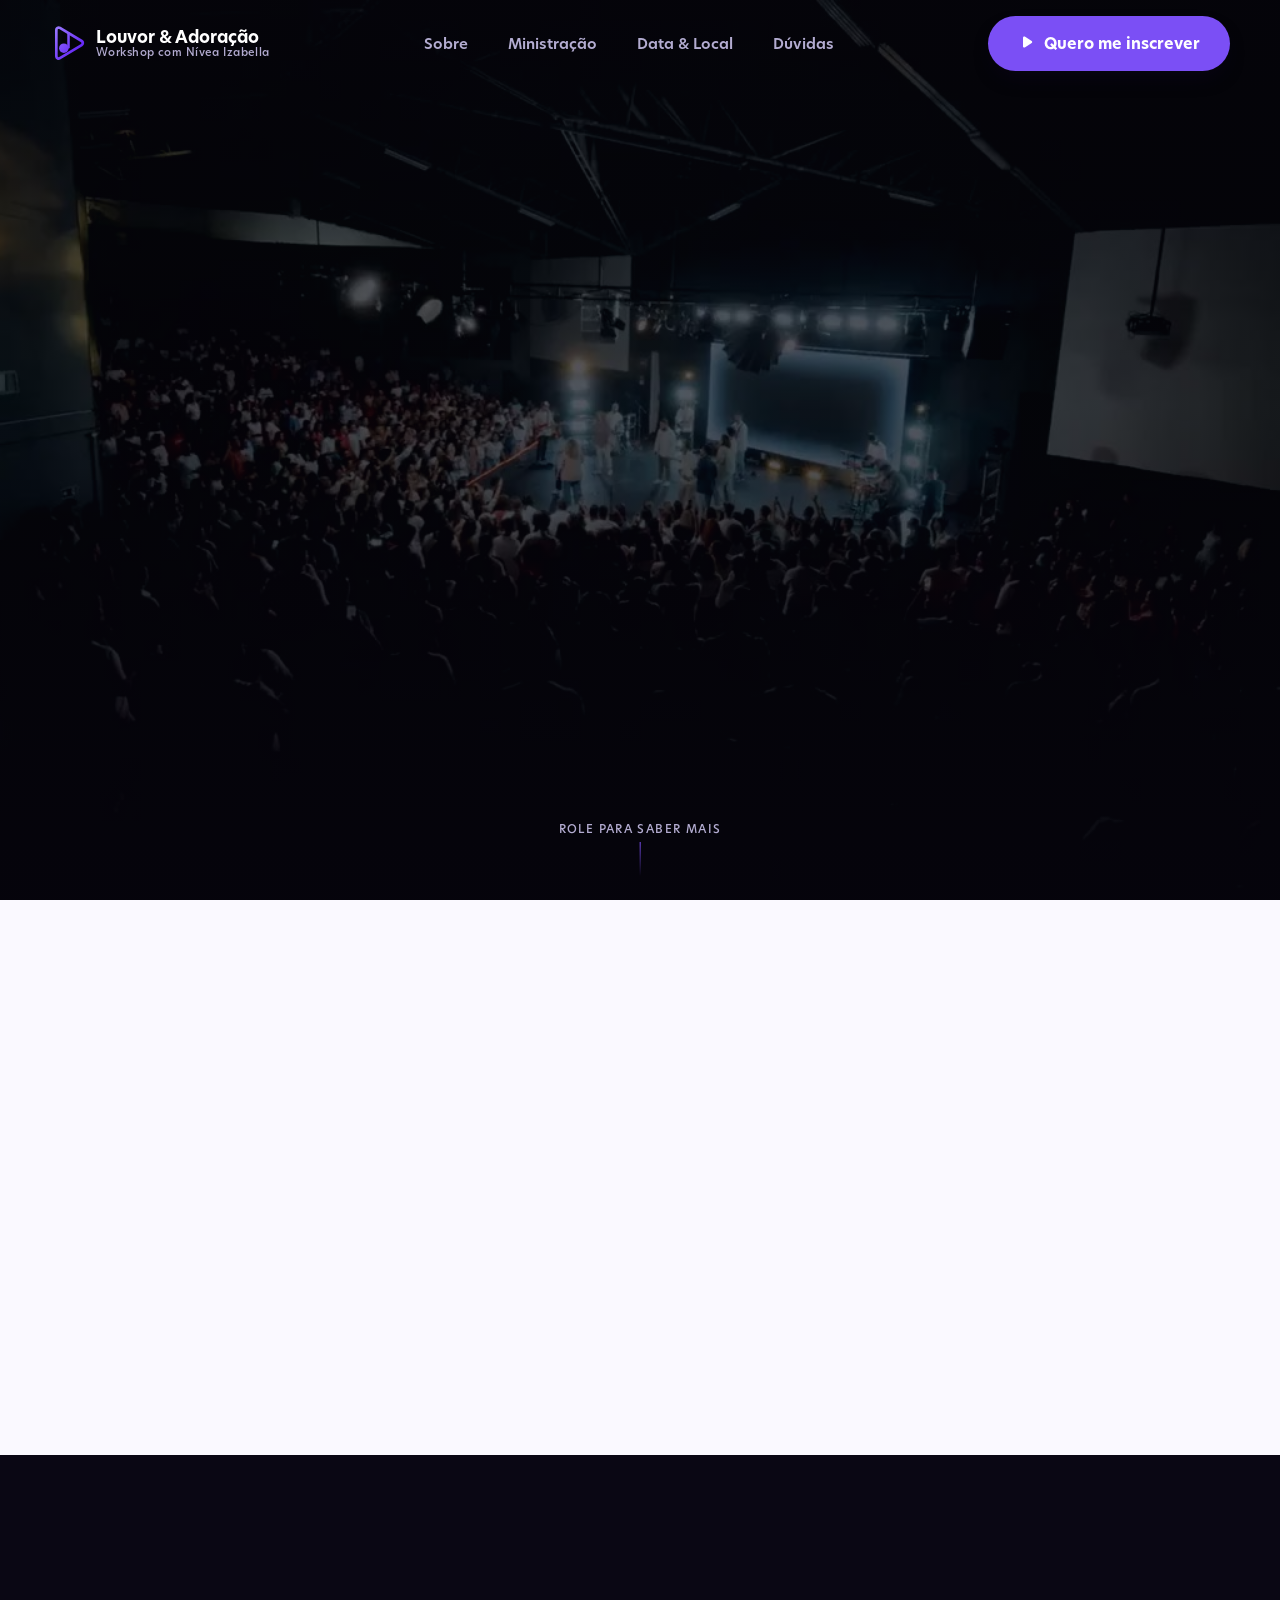
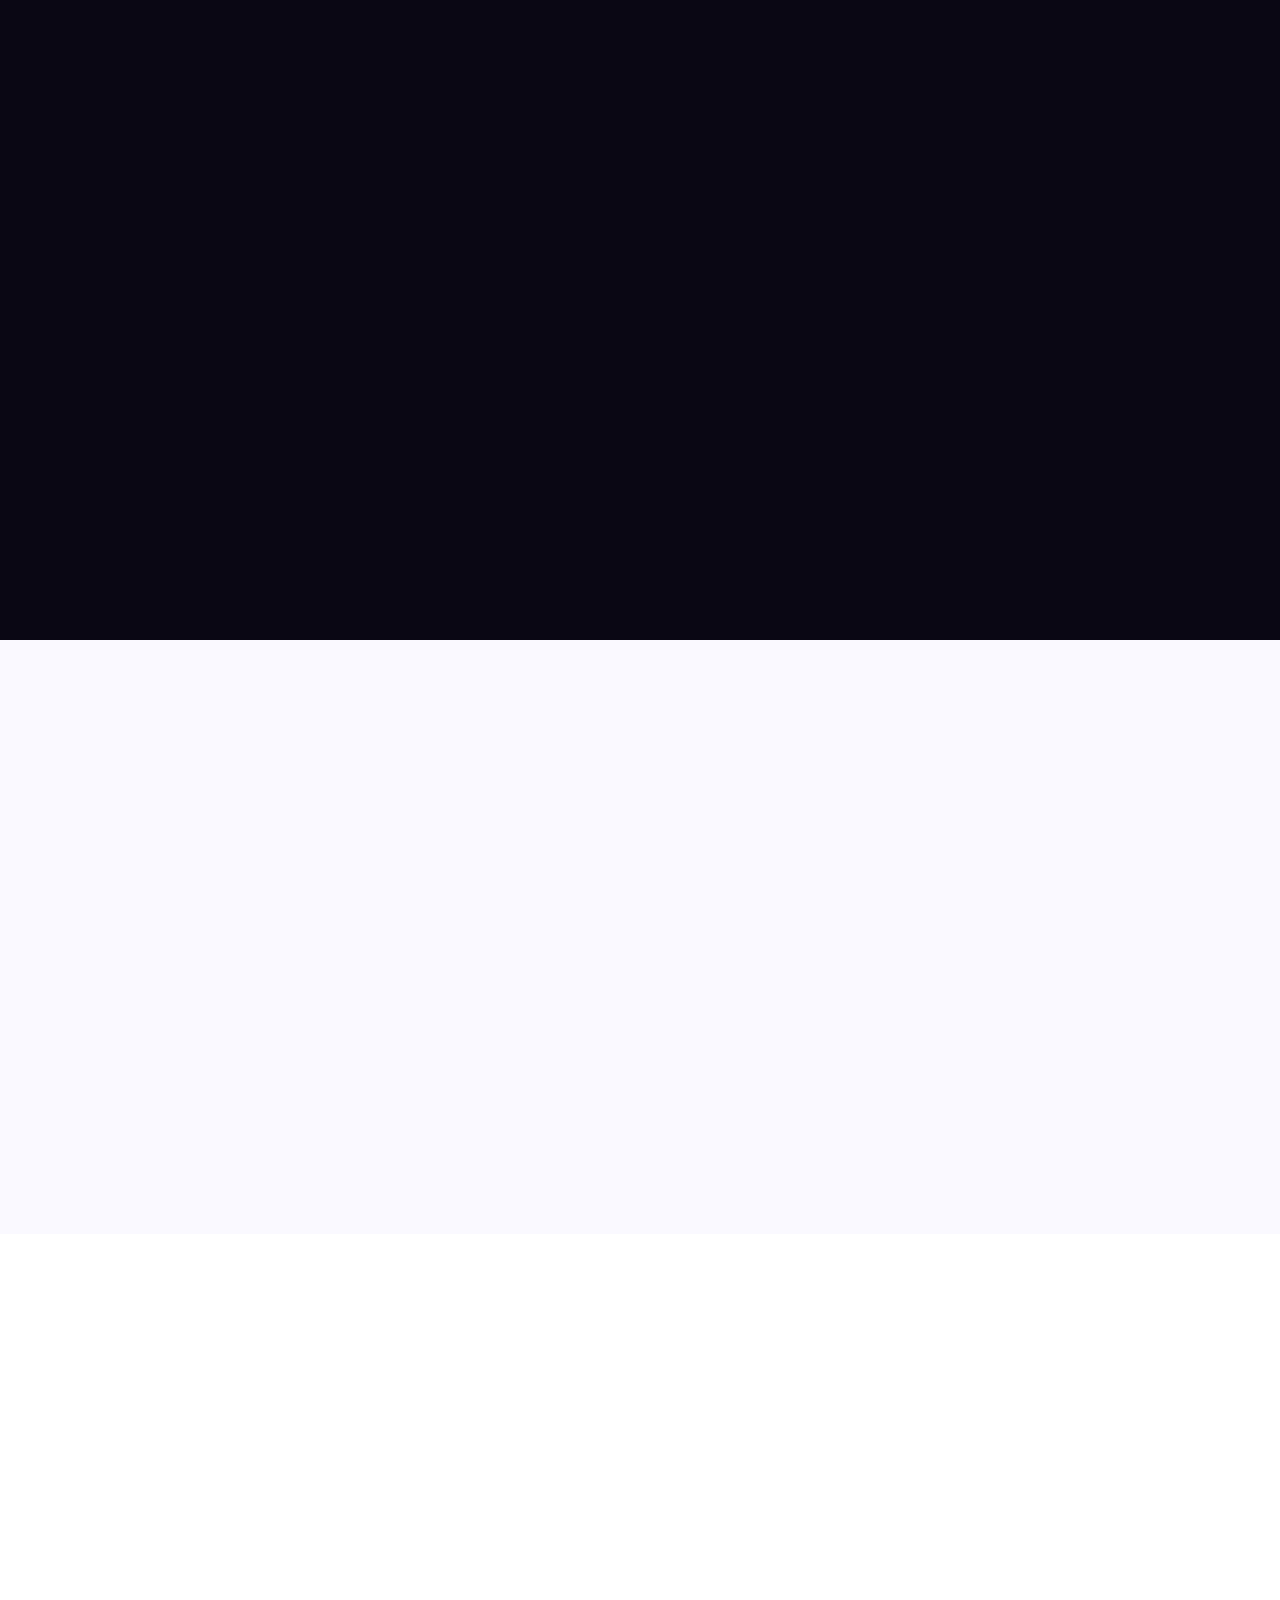
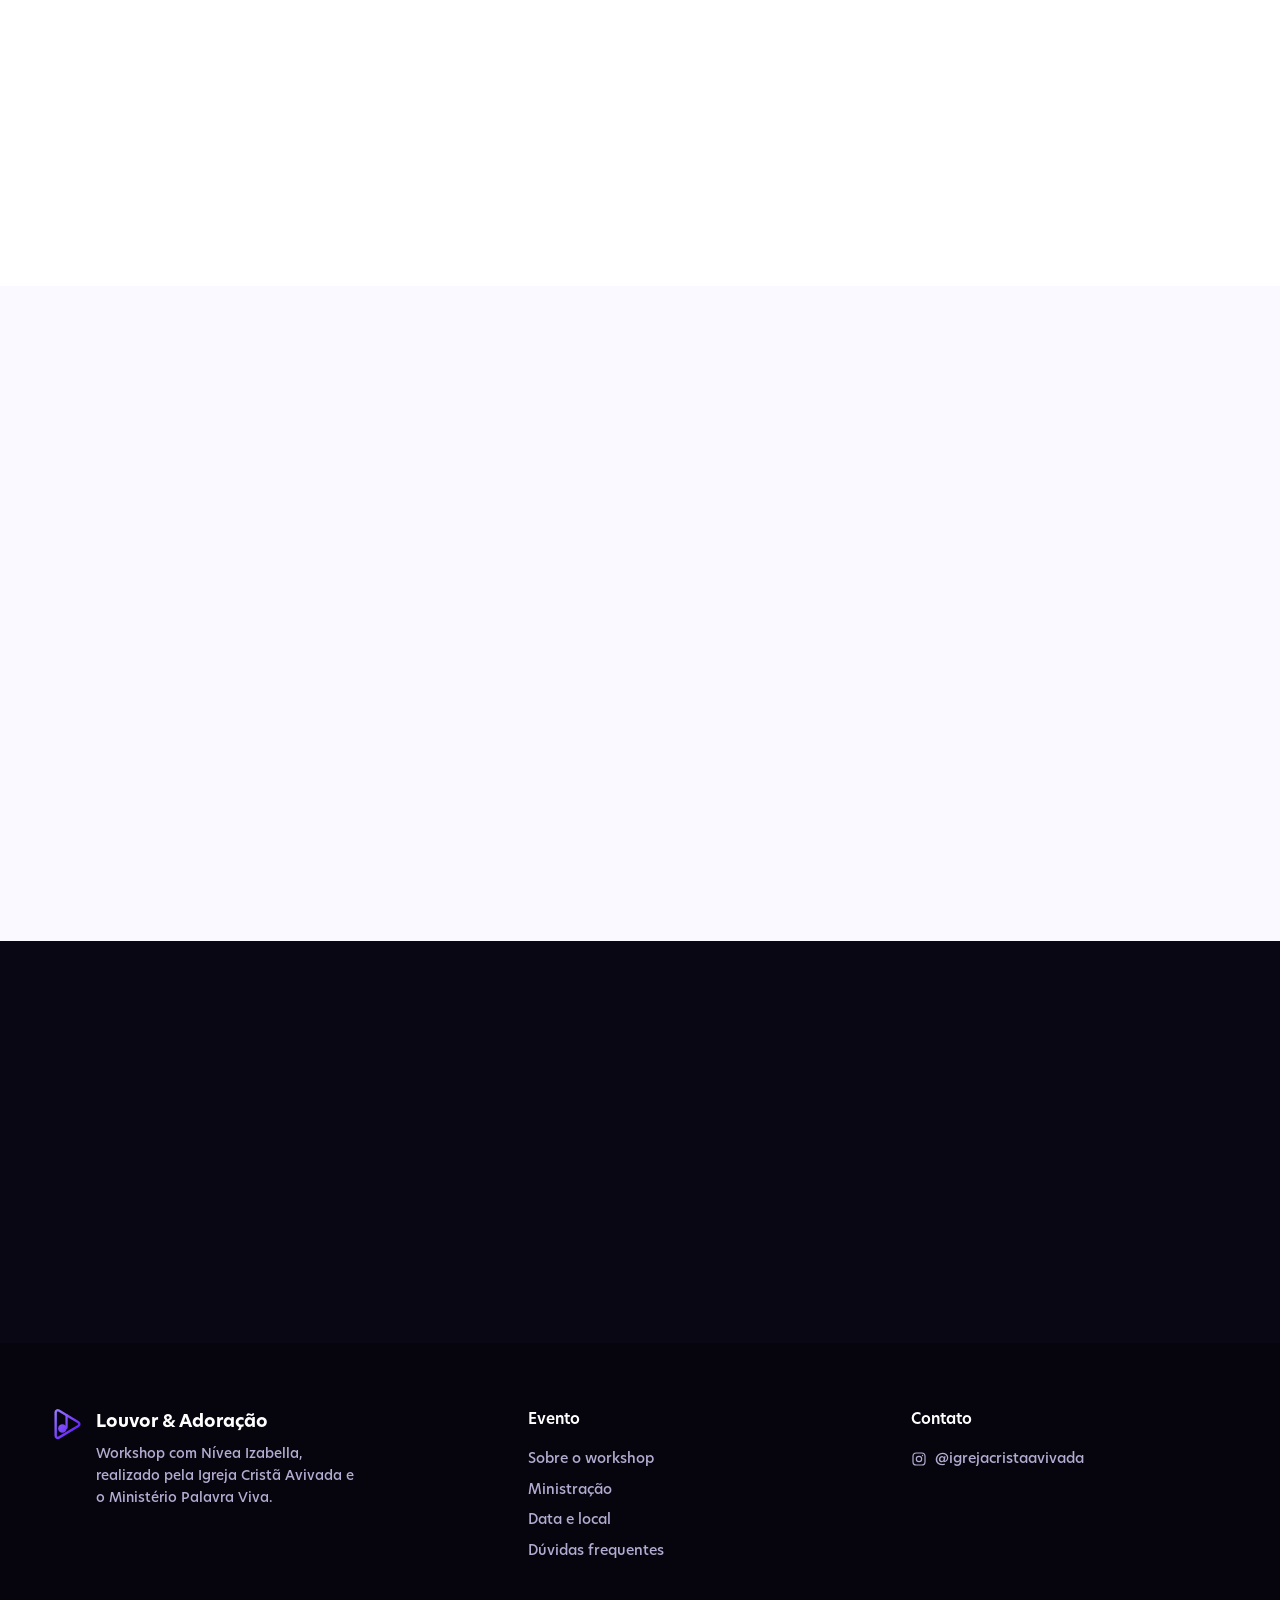
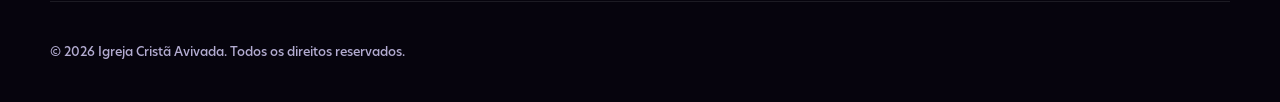
==== commit 53e8d724: "Ajusta meta viewport e aprimora textos no HTML" ====
--- a/index.html
+++ b/index.html
@@ -2,7 +2,7 @@
 <html lang="pt-BR">
 <head>
   <meta charset="UTF-8">
-  <meta name="viewport" content="width=device-width, initial-scale=1.0">
+  <meta name="viewport" content="width=device-width, initial-scale=1.0, viewport-fit=cover">
   <title>Workshop de Louvor & Adoração</title>
   <meta name="description" content="Workshop de Louvor & Adoração com Nívea Izabella. Dia 26 de setembro de 2026, das 15h às 18h, na Igreja Cristã Avivada, em Timóteo - MG. Garanta sua vaga.">
   <meta name="theme-color" content="#0A0714">
@@ -36,7 +36,7 @@
 
   <header class="site-header" id="siteHeader">
     <div class="container header__inner">
-      <a href="#hero" class="brand" aria-label="Workshop de Louvor e Adoração — início">
+      <a href="#hero" class="brand" aria-label="Workshop de Louvor e Adoração, página inicial">
         <img class="brand__icon" src="assets/logos/logo-icon.svg" alt="" width="38" height="38">
         <span class="brand__text">
           <strong>Louvor & Adoração</strong>
@@ -62,6 +62,9 @@
         <span></span><span></span><span></span>
       </button>
     </div>
+
+  </header>
+
 
     <nav class="mobile-menu" id="mobileMenu" data-state="closed" aria-label="Navegação mobile">
       <ul>
@@ -72,8 +75,6 @@
       </ul>
       <a class="btn btn--primary" href="https://www.e-inscricao.com/igreja-crist-avivada/workshopniveaisabella" target="_blank" rel="noopener">Quero me inscrever</a>
     </nav>
-  </header>
-
   <main id="main">
 
     <!-- HERO -->
@@ -91,7 +92,6 @@
       >
         <source src="assets/videos/hero-bg.mp4" type="video/mp4">
       </video>
-      <div class="hero__glow" aria-hidden="true"></div>
       <div class="hero__scrim" aria-hidden="true"></div>
       <div class="container hero__grid">
         <div class="hero__content">
@@ -255,7 +255,7 @@
               <svg viewBox="0 0 24 24" fill="none" stroke="currentColor" stroke-width="1.8" aria-hidden="true"><rect x="3" y="5" width="18" height="16" rx="3"/><path d="M8 3v4M16 3v4M3 10h18"/></svg>
             </span>
             <h3>26 de setembro de 2026</h3>
-            <p>Sábado — reserve a data na sua agenda.</p>
+            <p>Sábado. Reserve a data na sua agenda.</p>
           </div>
           <div class="detalhes__card" data-reveal style="--reveal-index:1">
             <span class="detalhes__icon">
@@ -269,7 +269,7 @@
               <svg viewBox="0 0 24 24" fill="none" stroke="currentColor" stroke-width="1.8" aria-hidden="true"><path d="M12 21s-7-6.1-7-11a7 7 0 0 1 14 0c0 4.9-7 11-7 11Z"/><circle cx="12" cy="10" r="2.4"/></svg>
             </span>
             <h3>Igreja Cristã Avivada</h3>
-            <p>Rua 95, 2 — João XXIII, Timóteo - MG<br><a href="https://maps.app.goo.gl/DPNBqwjyKdjv3Kt18" target="_blank" rel="noopener">Ver no mapa →</a></p>
+            <p>Rua 95, nº 2, bairro João XXIII, Timóteo - MG<br><a href="https://maps.app.goo.gl/DPNBqwjyKdjv3Kt18" target="_blank" rel="noopener">Ver no mapa →</a></p>
           </div>
         </div>
       </div>
@@ -291,7 +291,7 @@
             </div>
           </div>
           <div class="inscricao__price">
-            <p class="inscricao__price-value"><span>Investimento - 2º lote</span>R$ 39,90</p>
+            <p class="inscricao__price-value"><span>Investimento · 2º lote</span>R$ 39,90</p>
             <p class="inscricao__note">Dúvidas sobre pagamento e vagas: <a href="https://instagram.com/igrejacristaavivada" target="_blank" rel="noopener">Instagram @igrejacristaavivada</a></p>
           </div>
         </div>
@@ -315,7 +315,7 @@
             </h3>
             <div class="faq__answer" id="faq-answer-1" role="region" aria-labelledby="faq-question-1">
               <div class="faq__answer-inner">
-                <p>O workshop acontece no dia 26 de setembro de 2026, das 15h às 18h, na Igreja Cristã Avivada, Rua 95, 2 — João XXIII, Timóteo - MG.</p>
+                <p>O workshop acontece no dia 26 de setembro de 2026, das 15h às 18h, na Igreja Cristã Avivada, Rua 95, nº 2, bairro João XXIII, Timóteo - MG.</p>
               </div>
             </div>
           </div>
@@ -367,7 +367,6 @@
 
     <!-- CTA FINAL -->
     <section class="section cta-final">
-      <div class="cta-final__glow" aria-hidden="true"></div>
       <div class="container cta-final__inner" data-reveal>
         <p class="eyebrow">Não fique de fora</p>
         <h2>Sua vaga para o Workshop de Louvor & Adoração está esperando por você</h2>
@@ -387,7 +386,7 @@
           <img class="footer__brand-icon" src="assets/logos/logo-icon.svg" alt="" width="34" height="34">
           <div>
             <strong>Louvor & Adoração</strong>
-            <p>Workshop com Nívea Izabella — Igreja Cristã Avivada - Ministério Palavra Viva.</p>
+            <p>Workshop com Nívea Izabella, realizado pela Igreja Cristã Avivada e o Ministério Palavra Viva.</p>
           </div>
         </div>
         <div class="footer__col">
--- a/css/style.css
+++ b/css/style.css
@@ -60,7 +60,6 @@
 
   /* Tons derivados das cores acima (fundos escuros, superfícies, brilho) */
   --color-bg-dark: #0A0714;
-  --color-bg-dark-alt: #120A28;
   --color-bg-light: #FAF9FF;
   --color-surface-dark: #16102E;
   --color-surface-dark-border: rgba(255, 255, 255, 0.09);
@@ -69,7 +68,6 @@
   --color-text-on-dark-muted: #B3ACD1;
 
   --gradient-primary: linear-gradient(135deg, var(--color-primary) 0%, var(--color-secondary) 100%);
-  --gradient-glow: radial-gradient(circle, rgba(123, 79, 245, 0.55) 0%, rgba(86, 15, 243, 0) 70%);
 
   /* Fontes — Hero New é a fonte oficial da marca */
   --font-display: "Hero New", "Plus Jakarta Sans", -apple-system, BlinkMacSystemFont, "Segoe UI", sans-serif;
@@ -93,14 +91,15 @@
   --space-2xl: 6rem;
   --space-3xl: 8.5rem;
 
-  --container-width: min(1180px, 100% - 3rem);
+  --container-width: min(1180px, calc(100% - 3rem));
 
   /* Raio e sombra */
   --radius-sm: 10px;
   --radius-md: 18px;
   --radius-lg: 28px;
   --radius-pill: 999px;
-  --shadow-glow: 0 20px 60px -15px rgba(86, 15, 243, 0.55);
+  --shadow-btn: 0 10px 24px -10px rgba(20, 8, 50, 0.4);
+  --shadow-btn-hover: 0 16px 34px -12px rgba(20, 8, 50, 0.45);
   --shadow-soft: 0 12px 40px -12px rgba(20, 8, 50, 0.25);
 
   /* Transições */
@@ -132,6 +131,7 @@
   color: var(--color-text);
   background: var(--color-white);
   -webkit-font-smoothing: antialiased;
+  -webkit-tap-highlight-color: transparent;
   overflow-x: hidden;
 }
 
@@ -198,19 +198,11 @@
 .eyebrow {
   display: inline-flex;
   align-items: center;
-  gap: var(--space-2xs);
   font-size: var(--fs-eyebrow);
   font-weight: 700;
   letter-spacing: 0.16em;
   text-transform: uppercase;
   color: var(--color-primary);
-}
-.eyebrow::before {
-  content: "";
-  width: 22px;
-  height: 2px;
-  background: var(--color-primary);
-  border-radius: 2px;
 }
 .section--dark .eyebrow { color: #C4AEFF; }
 
@@ -285,9 +277,18 @@
 .btn--primary {
   background: var(--color-primary);
   color: var(--color-white);
-  box-shadow: var(--shadow-glow);
-}
-.btn--primary:hover { transform: translateY(-2px); box-shadow: 0 26px 70px -14px rgba(86, 15, 243, 0.7); }
+  box-shadow: var(--shadow-btn);
+}
+.btn--primary:hover { transform: translateY(-2px); background: var(--color-secondary); box-shadow: var(--shadow-btn-hover); }
+.btn--primary:active { transform: translateY(0) scale(0.97); box-shadow: var(--shadow-btn); }
+.btn--primary:disabled,
+.btn--primary[aria-disabled="true"] {
+  background: var(--color-text);
+  opacity: 0.45;
+  box-shadow: none;
+  transform: none;
+  cursor: not-allowed;
+}
 
 .btn--ghost {
   background: transparent;
@@ -295,6 +296,13 @@
   border: 1.5px solid rgba(255, 255, 255, 0.35);
 }
 .btn--ghost:hover { border-color: var(--color-white); background: rgba(255, 255, 255, 0.06); }
+.btn--ghost:active { background: rgba(255, 255, 255, 0.1); }
+.btn--ghost:disabled,
+.btn--ghost[aria-disabled="true"] {
+  opacity: 0.4;
+  cursor: not-allowed;
+  background: transparent;
+}
 
 /* Ícone de "play" que aparece dentro dos botões (detalhe da identidade visual) */
 .btn__play {
@@ -313,6 +321,8 @@
   width: 100%;
   z-index: 1000;
   padding-block: var(--space-sm);
+  padding-left: max(0px, env(safe-area-inset-left));
+  padding-right: max(0px, env(safe-area-inset-right));
   transition: background var(--transition-med), padding var(--transition-med), box-shadow var(--transition-med);
 }
 .site-header.is-scrolled {
@@ -395,9 +405,11 @@
   align-items: center;
   justify-content: center;
   gap: var(--space-lg);
+  padding: var(--space-lg) max(var(--space-md), env(safe-area-inset-right)) max(var(--space-lg), env(safe-area-inset-bottom)) max(var(--space-md), env(safe-area-inset-left));
   transform: translateX(100%);
   transition: transform var(--transition-med);
   z-index: 999;
+  overflow-y: auto;
 }
 .mobile-menu[data-state="open"] { transform: translateX(0); }
 .mobile-menu ul {
@@ -434,10 +446,6 @@
   background: var(--color-bg-dark);
 }
 
-.hero__glow {
-  display: none;
-}
-
 /* Escurece o vídeo por baixo do texto, senão o texto fica difícil de ler */
 .hero__scrim {
   position: absolute;
@@ -458,7 +466,14 @@
   text-align: center;
 }
 
-.hero__content { display: flex; flex-direction: column; align-items: center; gap: var(--space-md); width: 100%; max-width: 980px; }
+.hero__content {
+  display: flex;
+  flex-direction: column;
+  align-items: center;
+  gap: var(--space-md);
+  width: min(100%, 980px);
+  min-width: 0;
+}
 
 .hero__title { color: var(--color-white); }
 .hero__title .line { display: block; }
@@ -526,54 +541,12 @@
   letter-spacing: 0.06em;
 }
 
-.hero__actions { display: flex; flex-wrap: wrap; justify-content: center; gap: var(--space-sm); }
-
-.hero__visual {
-  position: relative;
-  z-index: 1;
-}
-.hero__frame {
-  position: relative;
-  border-radius: var(--radius-lg);
-  overflow: hidden;
-  aspect-ratio: 16 / 10;
-  box-shadow: var(--shadow-glow);
-  border: 1px solid var(--color-surface-dark-border);
-}
-.hero__frame img { width: 100%; height: 100%; object-fit: cover; }
-.hero__frame::after {
-  content: "";
-  position: absolute;
-  inset: 0;
-  background: linear-gradient(0deg, rgba(10, 7, 20, 0.55) 0%, transparent 45%);
-}
-.hero__frame-tag {
-  position: absolute;
-  bottom: var(--space-sm);
-  left: var(--space-sm);
-  z-index: 2;
-  display: flex;
-  align-items: center;
-  gap: var(--space-2xs);
-  background: rgba(10, 7, 20, 0.55);
-  border: 1px solid rgba(255, 255, 255, 0.18);
-  backdrop-filter: blur(6px);
-  padding: var(--space-2xs) var(--space-sm);
-  border-radius: var(--radius-pill);
-  font-size: 0.78rem;
-  font-weight: 600;
-  color: var(--color-white);
-}
-.hero__frame-tag .dot {
-  width: 8px; height: 8px; border-radius: 50%;
-  background: var(--color-primary);
-  box-shadow: 0 0 0 0 rgba(123, 79, 245, 0.7);
-  animation: pulse 2.2s infinite;
-}
-@keyframes pulse {
-  0% { box-shadow: 0 0 0 0 rgba(123, 79, 245, 0.55); }
-  70% { box-shadow: 0 0 0 10px rgba(123, 79, 245, 0); }
-  100% { box-shadow: 0 0 0 0 rgba(123, 79, 245, 0); }
+.hero__actions {
+  display: flex;
+  flex-wrap: wrap;
+  justify-content: center;
+  gap: var(--space-sm);
+  width: 100%;
 }
 
 .hero__scroll {
@@ -601,6 +574,7 @@
    -------------------------------------------------------------------------- */
 .sobre__grid {
   display: grid;
+  min-width: 0;
   grid-template-columns: 0.9fr 1.1fr;
   gap: var(--space-xl);
   align-items: start;
@@ -630,6 +604,7 @@
 .ministracao { overflow: hidden; }
 .ministracao__grid {
   display: grid;
+  min-width: 0;
   grid-template-columns: 0.85fr 1.15fr;
   gap: var(--space-xl);
   align-items: center;
@@ -712,6 +687,7 @@
    -------------------------------------------------------------------------- */
 .detalhes__grid {
   display: grid;
+  min-width: 0;
   grid-template-columns: repeat(3, 1fr);
   gap: var(--space-md);
 }
@@ -745,6 +721,7 @@
 .inscricao-section { position: relative; overflow: hidden; }
 .inscricao__panel {
   position: relative;
+  min-width: 0;
   z-index: 1;
   background: var(--color-surface-dark);
   border: 1px solid var(--color-surface-dark-border);
@@ -827,17 +804,8 @@
   background: var(--color-bg-dark);
   color: var(--color-white);
   position: relative;
-  overflow: hidden;
-}
-.cta-final__glow {
-  position: absolute;
-  inset: 0;
-  background: var(--color-bg-dark);
-  opacity: 1;
 }
 .cta-final__inner {
-  position: relative;
-  z-index: 1;
   display: flex;
   flex-direction: column;
   align-items: center;
@@ -912,39 +880,183 @@
 
 /* --------------------------------------------------------------------------
    16. RESPONSIVIDADE
-   Ajustes por tamanho de tela, do maior pro menor (tablet → mobile).
+   Layout adaptativo para desktop, tablet e smartphones.
    -------------------------------------------------------------------------- */
 @media (max-width: 1024px) {
   .hero__grid { grid-template-columns: 1fr; }
-  .hero__visual { order: -1; max-width: 480px; margin-inline: auto; }
   .sobre__grid,
   .ministracao__grid { grid-template-columns: 1fr; }
   .ministracao__portrait { max-width: 380px; margin-inline: auto; }
-  .ministracao__stats { grid-template-columns: repeat(2, auto); row-gap: var(--space-md); }
-  .detalhes__grid { grid-template-columns: 1fr 1fr; }
+  .ministracao__stats { grid-template-columns: repeat(2, minmax(0, 1fr)); row-gap: var(--space-md); }
+  .detalhes__grid { grid-template-columns: repeat(2, minmax(0, 1fr)); }
   .inscricao__panel { grid-template-columns: 1fr; text-align: left; }
-  .inscricao__price { border-left: none; border-top: 1px solid var(--color-surface-dark-border); padding-left: 0; padding-top: var(--space-lg); }
-  .footer__grid { grid-template-columns: 1fr 1fr; gap: var(--space-lg); }
+  .inscricao__price {
+    border-left: none;
+    border-top: 1px solid var(--color-surface-dark-border);
+    padding-left: 0;
+    padding-top: var(--space-lg);
+  }
+  .footer__grid { grid-template-columns: repeat(2, minmax(0, 1fr)); gap: var(--space-lg); }
   .footer__brand { grid-column: 1 / -1; }
 }
 
 @media (max-width: 860px) {
   .nav, .nav-cta { display: none; }
   .menu-toggle { display: flex; }
+
+  .header__inner { gap: var(--space-sm); }
+  .brand { min-width: 0; }
+  .brand__text { min-width: 0; }
+  .brand__text strong,
+  .brand__text span { overflow-wrap: anywhere; }
+
+  .mobile-menu {
+    padding-left: max(var(--space-md), env(safe-area-inset-left));
+    padding-right: max(var(--space-md), env(safe-area-inset-right));
+    padding-bottom: max(var(--space-lg), env(safe-area-inset-bottom));
+  }
+
+  .hero__meta { width: 100%; }
+  .hero__meta-item { min-width: 0; }
+  .hero__meta-item > span { min-width: 0; }
 }
 
 @media (max-width: 640px) {
-  :root { --header-height: 68px; }
-  .hero { padding-top: calc(var(--header-height) + var(--space-md)); text-align: center; }
-  .hero__meta { gap: var(--space-md) var(--space-lg); }
+  .site-header { min-height: var(--header-height); }
+
+  :root {
+    --header-height: 68px;
+    --container-width: min(1180px, calc(100% - 2rem));
+    --fs-h1: clamp(2.1rem, 10vw, 3.25rem);
+    --fs-h2: clamp(1.55rem, 6.5vw, 2.1rem);
+    --fs-h3: clamp(1.08rem, 4.8vw, 1.3rem);
+    --fs-body: clamp(0.98rem, 3.8vw, 1.05rem);
+  }
+
+  .site-header { padding-block: var(--space-xs); }
+  .brand__icon { width: 34px; height: 34px; }
+  .brand { font-size: 0.95rem; }
+  .brand__text span { font-size: 0.62rem; }
+  .menu-toggle { width: 44px; height: 44px; flex: 0 0 44px; }
+
+  .hero {
+    min-height: max(100svh, 700px);
+    padding-top: calc(var(--header-height) + var(--space-md));
+    padding-bottom: 5.5rem;
+    text-align: center;
+  }
+  .hero__grid { gap: var(--space-lg); }
+  .hero__content { gap: var(--space-md); }
+  .hero__title { max-width: 100%; }
+  .hero__title .line { overflow-wrap: anywhere; }
+
+  .hero__meta {
+    display: grid;
+    grid-template-columns: 1fr;
+    gap: var(--space-sm);
+    padding-block: var(--space-md);
+  }
+  .hero__meta-item {
+    width: 100%;
+    justify-content: center;
+    text-align: left;
+  }
+
+  .hero__countdown { width: 100%; }
+  .hero__countdown-grid {
+    width: 100%;
+    display: grid;
+    grid-template-columns: repeat(4, minmax(0, 1fr));
+    gap: var(--space-2xs);
+  }
+  .countdown__unit {
+    min-width: 0;
+    width: 100%;
+    padding: var(--space-xs) var(--space-3xs);
+  }
+  .countdown__value { font-size: clamp(1.35rem, 7vw, 1.8rem); }
+  .countdown__unit-label { font-size: 0.62rem; }
+
+  .hero__actions {
+    flex-direction: column;
+    align-items: stretch;
+    gap: var(--space-xs);
+  }
+  .hero__actions .btn,
+  .cta-final .btn,
+  .inscricao__panel .btn {
+    width: 100%;
+    min-height: 48px;
+  }
+
+  .hero__scroll { display: none; }
+
+  .section { padding-block: var(--space-xl); }
+  .section-head { margin-bottom: var(--space-md); }
+  .section-head h2 { overflow-wrap: anywhere; }
+
+  .sobre__grid,
+  .ministracao__grid { gap: var(--space-lg); }
+  .sobre__lead { font-size: var(--fs-h3); }
+  .sobre__list li { align-items: flex-start; }
+  .sobre__list .num { min-width: 2.25ch; }
+
+  .ministracao__portrait { width: 100%; max-width: 340px; }
+  .ministracao__stats {
+    grid-template-columns: repeat(2, minmax(0, 1fr));
+    gap: var(--space-md);
+    margin-top: var(--space-lg);
+    padding-top: var(--space-lg);
+  }
+  .ministracao__stat dd { overflow-wrap: anywhere; }
+
   .detalhes__grid { grid-template-columns: 1fr; }
-  .inscricao__panel { padding: var(--space-xl) var(--space-md); }
-  .footer__grid { grid-template-columns: 1fr; }
+  .detalhes__card { padding: var(--space-md); }
+
+  .inscricao__panel {
+    padding: var(--space-xl) var(--space-md);
+    gap: var(--space-lg);
+  }
+  .inscricao__panel h2 { overflow-wrap: anywhere; }
+  .inscricao__price { align-items: flex-start; }
+  .inscricao__price-value { font-size: clamp(1.75rem, 8vw, 2rem); }
+  .inscricao__note { overflow-wrap: anywhere; }
+
+  .faq__list { width: 100%; }
+  .faq__question { padding: var(--space-md); }
+  .faq__answer p { padding-inline: var(--space-md); }
+
+  .cta-final__inner { width: 100%; }
+  .cta-final h2 { overflow-wrap: anywhere; }
+
+  .footer__grid { grid-template-columns: 1fr; gap: var(--space-lg); }
+  .footer__brand { grid-column: auto; }
+  .footer__brand p { max-width: none; }
   .footer__bottom { flex-direction: column; align-items: flex-start; }
-  .section { padding-block: var(--space-xl); }
 }
 
 @media (max-width: 400px) {
+  :root { --container-width: min(1180px, calc(100% - 1.5rem)); }
   .hero__meta-item strong { font-size: 0.88rem; }
-  .countdown__unit { min-width: 54px; padding: var(--space-2xs); }
-}
+  .countdown__unit { padding: var(--space-2xs) var(--space-3xs); }
+  .countdown__unit-label { letter-spacing: 0.02em; }
+  .brand__text span { display: none; }
+}
+
+/* Proteções finais contra overflow em telas muito estreitas. */
+html,
+body { max-width: 100%; }
+
+img,
+video,
+svg { max-width: 100%; }
+
+h1,
+h2,
+h3,
+p,
+a,
+button,
+span,
+dd,
+dt { overflow-wrap: break-word; }
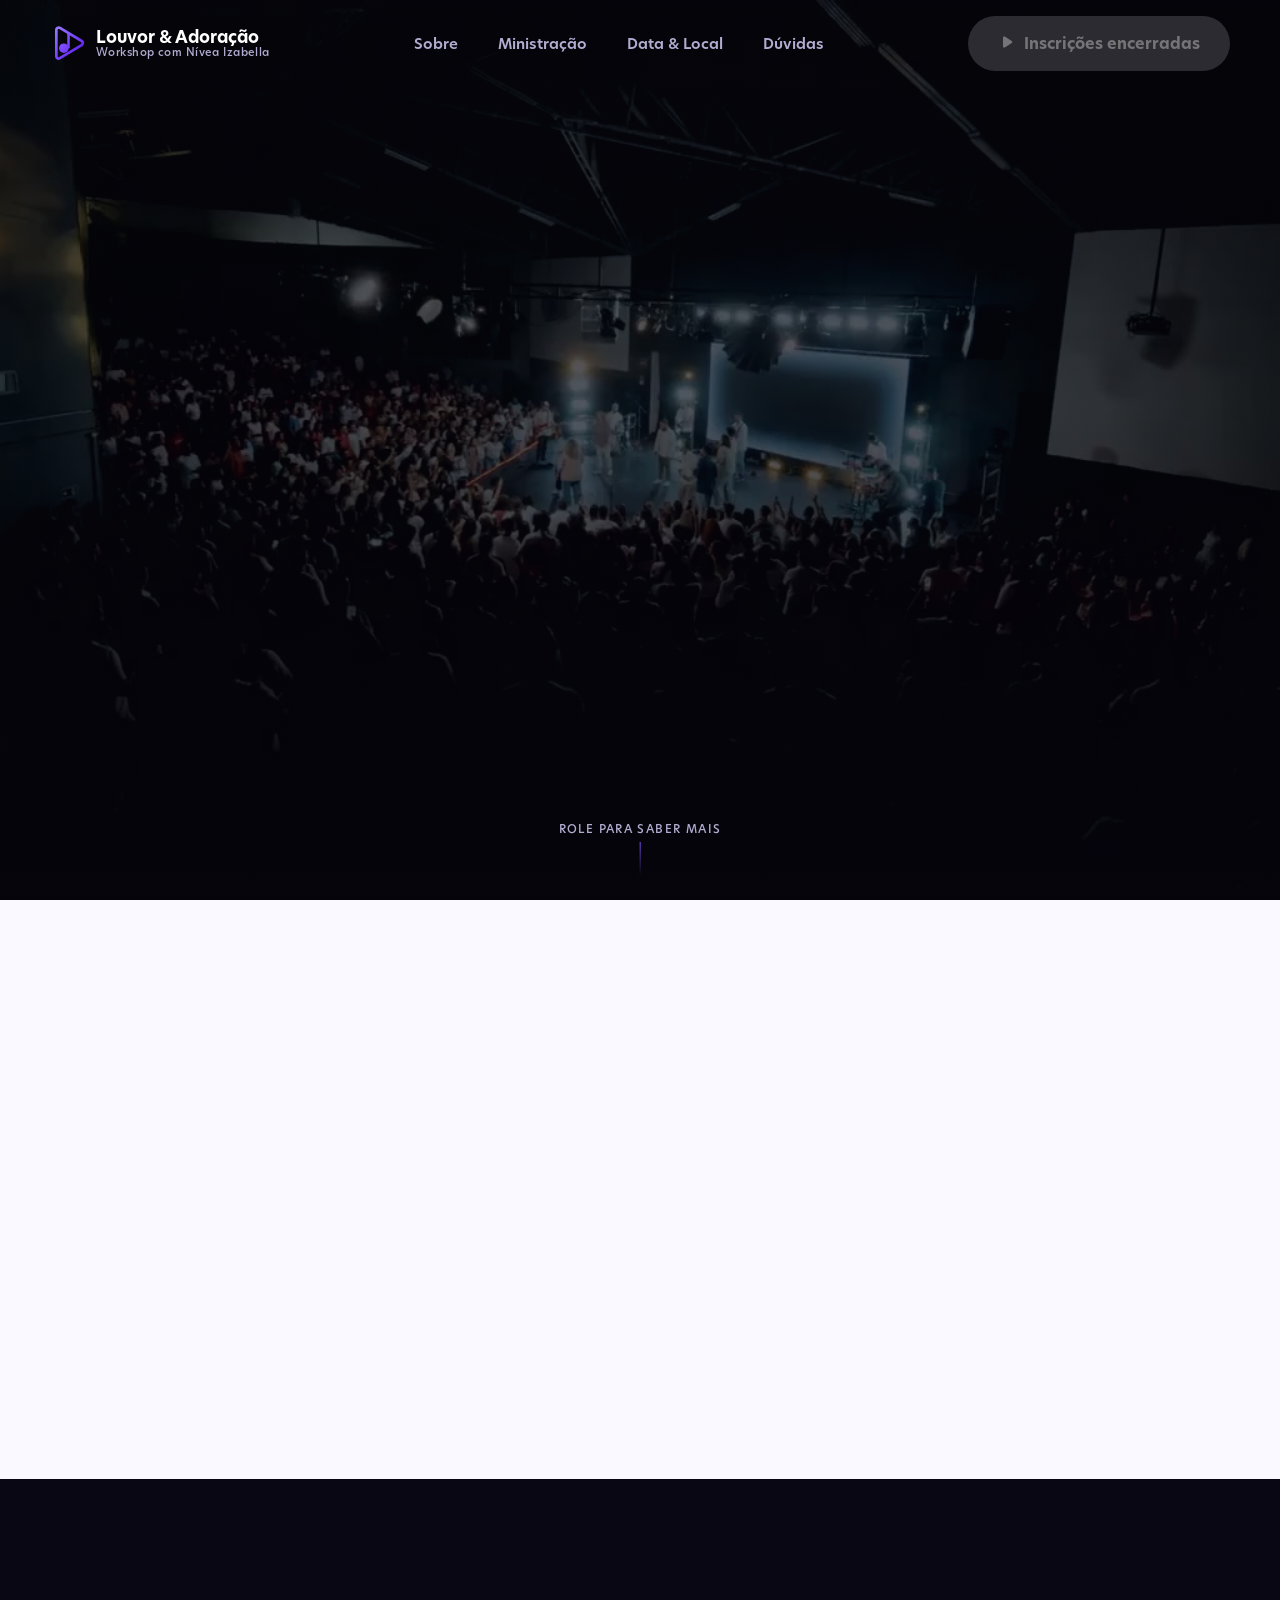
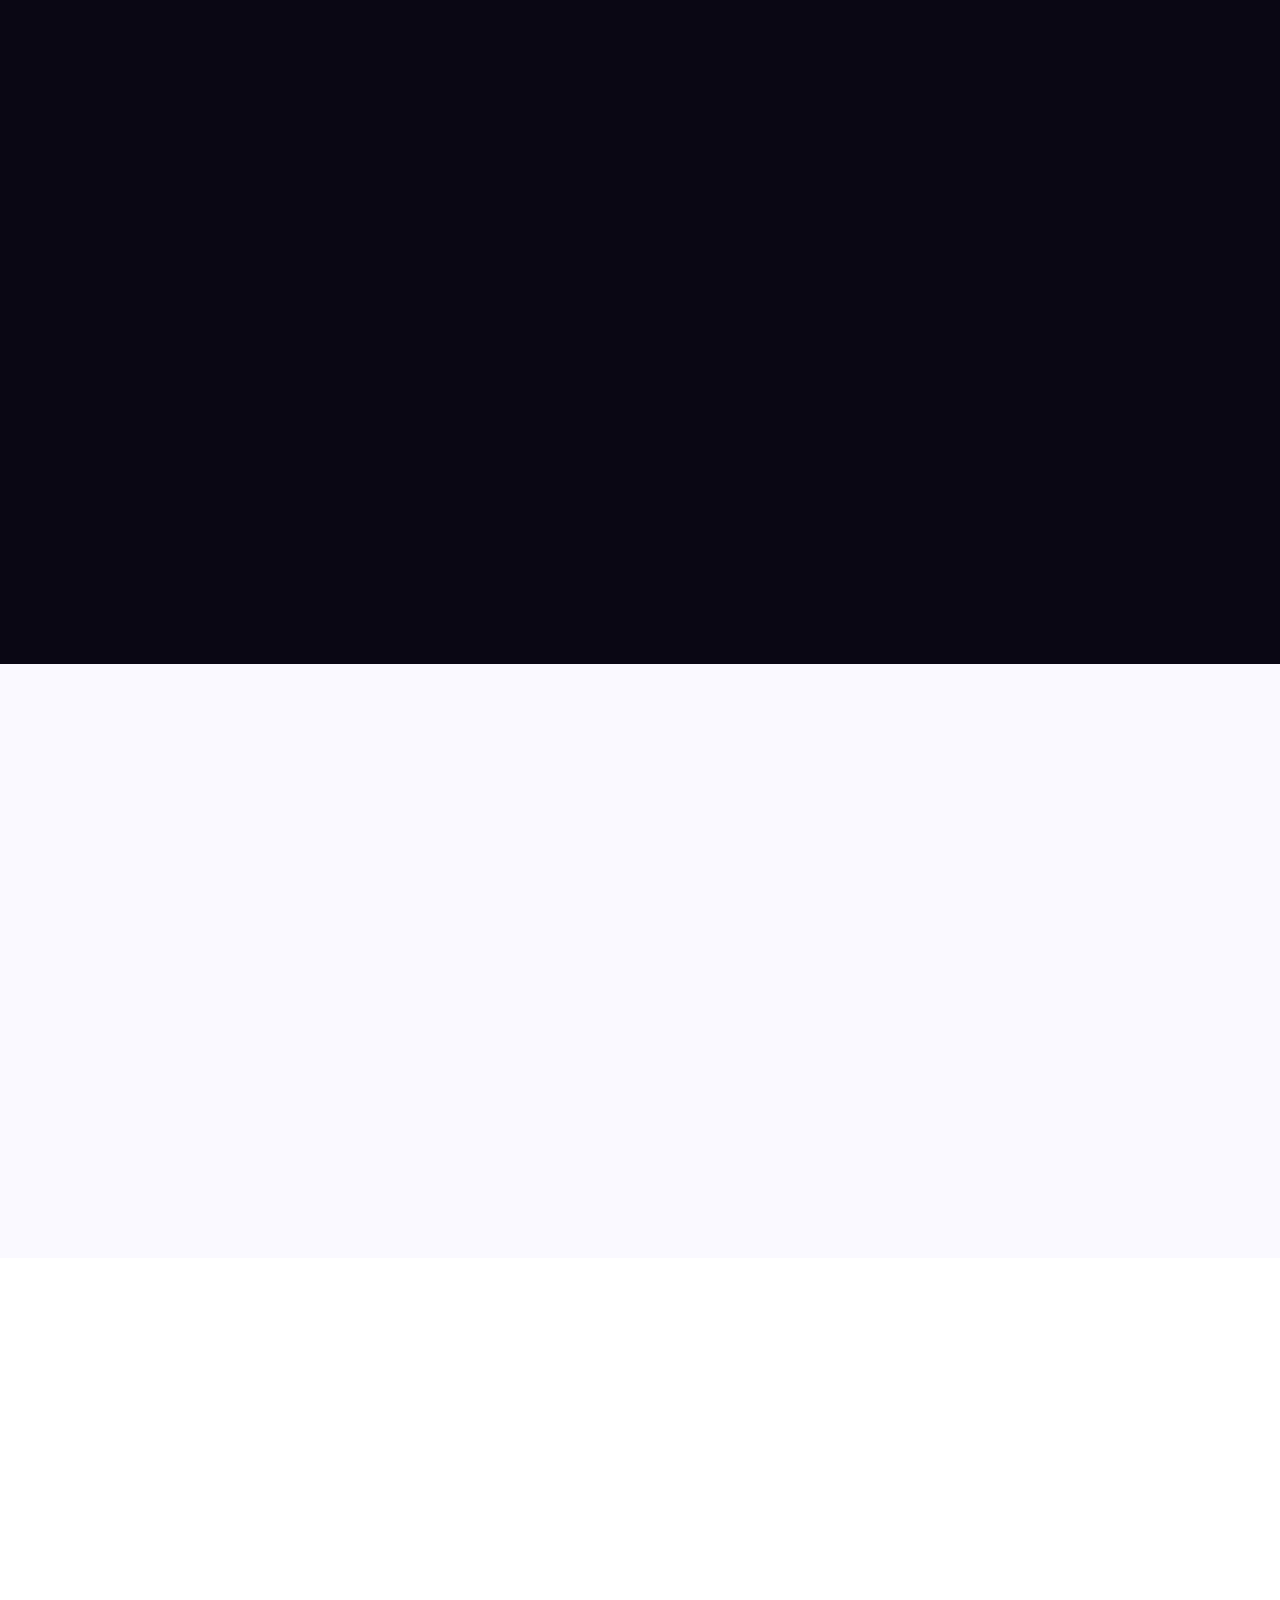
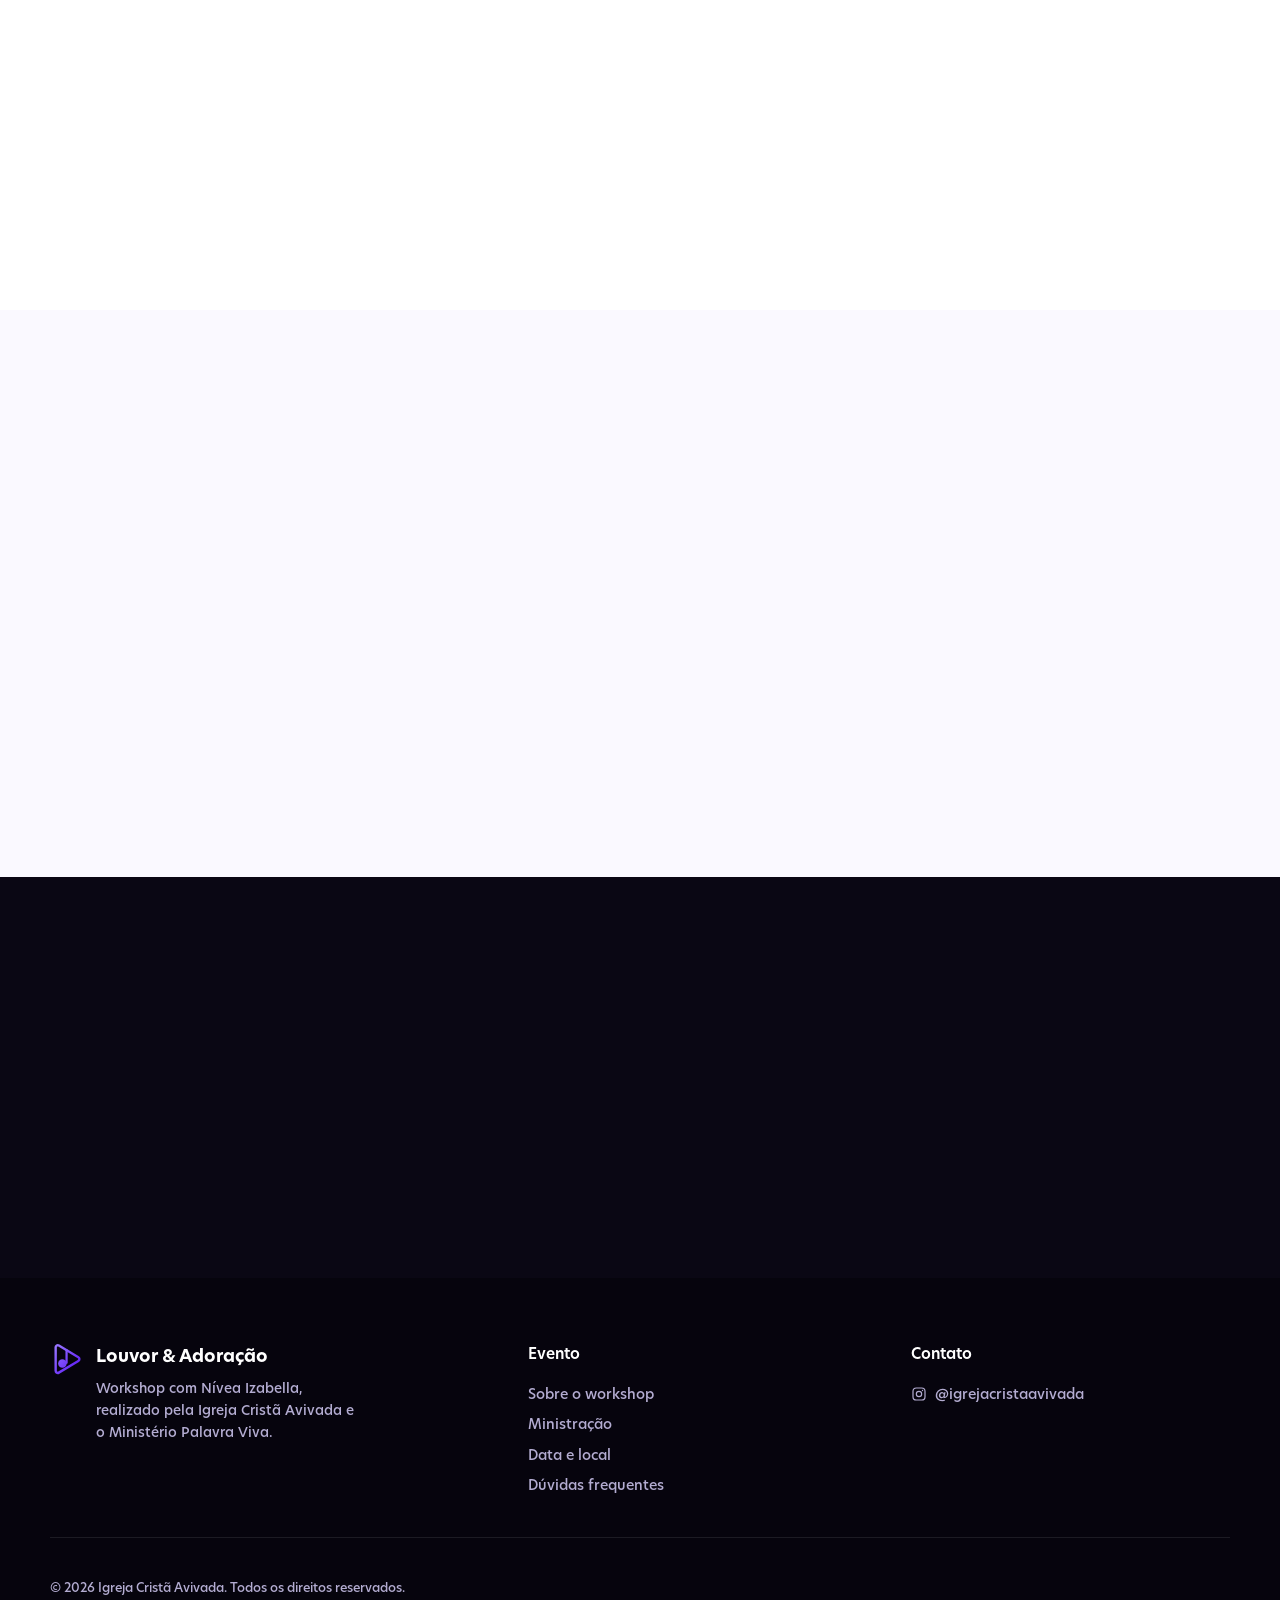
==== commit a7e25d86: "atualiza status das inscrições para "encerradas" e desativa botões de inscrição" ====
--- a/index.html
+++ b/index.html
@@ -4,22 +4,28 @@
   <meta charset="UTF-8">
   <meta name="viewport" content="width=device-width, initial-scale=1.0, viewport-fit=cover">
   <title>Workshop de Louvor & Adoração</title>
-  <meta name="description" content="Workshop de Louvor & Adoração com Nívea Izabella. Dia 26 de setembro de 2026, das 15h às 18h, na Igreja Cristã Avivada, em Timóteo - MG. Garanta sua vaga.">
+  <meta name="description" content="Workshop de Louvor & Adoração com Nívea Izabella. Dia 26 de setembro de 2026, das 15h às 18h, na Igreja Cristã Avivada, em Timóteo - MG. Inscrições encerradas.">
   <meta name="theme-color" content="#0A0714">
-  <link rel="canonical" href="https://www.e-inscricao.com/igreja-crist-avivada/workshopniveaisabella">
+  <link rel="canonical" href="https://workshopniveaizabella.netlify.app/">
 
   <!-- Open Graph -->
   <meta property="og:type" content="website">
   <meta property="og:title" content="Workshop de Louvor & Adoração">
-  <meta property="og:description" content="26 de setembro de 2026 · 15h às 18h · Igreja Cristã Avivada · Timóteo - MG">
-  <meta property="og:image" content="assets/images/hero-art.jpg">
+  <meta property="og:description" content="26 de setembro de 2026 · 15h às 18h · Igreja Cristã Avivada · Timóteo - MG · Inscrições encerradas">
+  <meta property="og:url" content="https://workshopniveaizabella.netlify.app/">
+  <meta property="og:site_name" content="Workshop de Louvor & Adoração">
+  <meta property="og:image" content="https://workshopniveaizabella.netlify.app/assets/images/og-workshop.jpg">
+  <meta property="og:image:width" content="1200">
+  <meta property="og:image:height" content="630">
+  <meta property="og:image:alt" content="Workshop de Louvor & Adoração com Nívea Izabella em Timóteo, MG">
   <meta property="og:locale" content="pt_BR">
 
   <!-- Twitter Card -->
   <meta name="twitter:card" content="summary_large_image">
   <meta name="twitter:title" content="Workshop de Louvor & Adoração com Nívea Izabella">
-  <meta name="twitter:description" content="26 de setembro de 2026 · 15h às 18h · Igreja Cristã Avivada · Timóteo - MG">
-  <meta name="twitter:image" content="assets/images/hero-art.jpg">
+  <meta name="twitter:description" content="26 de setembro de 2026 · 15h às 18h · Igreja Cristã Avivada · Timóteo - MG · Inscrições encerradas">
+  <meta name="twitter:image" content="https://workshopniveaizabella.netlify.app/assets/images/og-workshop.jpg">
+  <meta name="twitter:image:alt" content="Workshop de Louvor & Adoração com Nívea Izabella em Timóteo, MG">
 
   <!-- Favicon -->
   <link rel="icon" type="image/svg+xml" href="assets/logos/logo-icon.svg">
@@ -28,8 +34,48 @@
   <link rel="preload" as="font" type="font/woff" href="assets/fonts/hero-new-regular.woff" crossorigin>
   <link rel="preload" as="font" type="font/woff" href="assets/fonts/hero-new-extrabold.woff" crossorigin>
 
-  <link rel="preload" as="image" href="assets/images/hero-art.jpg">
+  <link rel="preload" as="image" href="assets/images/hero-bg-poster.jpg" fetchpriority="high">
   <link rel="stylesheet" href="css/style.css">
+  <!-- Dados estruturados do evento para mecanismos de busca -->
+  <script type="application/ld+json">
+  {
+    "@context": "https://schema.org",
+    "@type": "Event",
+    "name": "Workshop de Louvor & Adoração",
+    "description": "Workshop de Louvor & Adoração com Nívea Izabella, realizado pela Igreja Cristã Avivada em Timóteo, MG.",
+    "startDate": "2026-09-26T15:00:00-03:00",
+    "endDate": "2026-09-26T18:00:00-03:00",
+    "eventStatus": "https://schema.org/EventScheduled",
+    "eventAttendanceMode": "https://schema.org/OfflineEventAttendanceMode",
+    "image": ["https://workshopniveaizabella.netlify.app/assets/images/og-workshop.jpg"],
+    "location": {
+      "@type": "Place",
+      "name": "Igreja Cristã Avivada",
+      "address": {
+        "@type": "PostalAddress",
+        "streetAddress": "Rua 95, nº 2, bairro João XXIII",
+        "addressLocality": "Timóteo",
+        "addressRegion": "MG",
+        "addressCountry": "BR"
+      }
+    },
+    "performer": {
+      "@type": "Person",
+      "name": "Nívea Izabella"
+    },
+    "organizer": {
+      "@type": "Organization",
+      "name": "Igreja Cristã Avivada"
+    },
+    "offers": {
+      "@type": "Offer",
+      "url": "https://www.e-inscricao.com/igreja-crist-avivada/workshopniveaisabella",
+      "price": "39.90",
+      "priceCurrency": "BRL",
+      "availability": "https://schema.org/SoldOut"
+    }
+  }
+  </script>
 </head>
 <body>
   <a href="#main" class="skip-link">Pular para o conteúdo</a>
@@ -53,9 +99,9 @@
         </ul>
       </nav>
 
-      <a class="btn btn--primary nav-cta" href="https://www.e-inscricao.com/igreja-crist-avivada/workshopniveaisabella" target="_blank" rel="noopener">
+      <a class="btn btn--primary nav-cta" aria-disabled="true" tabindex="-1" role="link">
         <svg class="btn__play" viewBox="0 0 18 18" fill="none" aria-hidden="true"><path d="M5 3.6C5 2.7 6 2.1 6.8 2.6L13.7 7C14.4 7.5 14.4 8.5 13.7 9L6.8 13.4C6 13.9 5 13.3 5 12.4V3.6Z" fill="currentColor"/></svg>
-        Quero me inscrever
+        Inscrições encerradas
       </a>
 
       <button class="menu-toggle" id="menuToggle" type="button" aria-expanded="false" aria-controls="mobileMenu" aria-label="Abrir menu de navegação">
@@ -73,7 +119,7 @@
         <li><a href="#detalhes">Data & Local</a></li>
         <li><a href="#faq">Dúvidas</a></li>
       </ul>
-      <a class="btn btn--primary" href="https://www.e-inscricao.com/igreja-crist-avivada/workshopniveaisabella" target="_blank" rel="noopener">Quero me inscrever</a>
+      <a class="btn btn--primary" aria-disabled="true" tabindex="-1" role="link">Inscrições encerradas</a>
     </nav>
   <main id="main">
 
@@ -83,15 +129,14 @@
         class="hero__video-bg"
         id="heroVideo"
         poster="assets/images/hero-bg-poster.jpg"
-        autoplay
         muted
         loop
         playsinline
-        preload="auto"
+        preload="none"
+        data-src-desktop="assets/videos/hero-bg.mp4"
+        data-src-mobile="assets/videos/hero-bg-mobile.mp4"
         aria-hidden="true"
-      >
-        <source src="assets/videos/hero-bg.mp4" type="video/mp4">
-      </video>
+      ></video>
       <div class="hero__scrim" aria-hidden="true"></div>
       <div class="container hero__grid">
         <div class="hero__content">
@@ -151,9 +196,9 @@
           </div>
 
           <div class="hero__actions" data-reveal>
-            <a class="btn btn--primary" href="https://www.e-inscricao.com/igreja-crist-avivada/workshopniveaisabella" target="_blank" rel="noopener">
+            <a class="btn btn--primary" aria-disabled="true" tabindex="-1" role="link">
               <svg class="btn__play" viewBox="0 0 18 18" fill="none" aria-hidden="true"><path d="M5 3.6C5 2.7 6 2.1 6.8 2.6L13.7 7C14.4 7.5 14.4 8.5 13.7 9L6.8 13.4C6 13.9 5 13.3 5 12.4V3.6Z" fill="currentColor"/></svg>
-              Garantir minha vaga
+              Inscrições encerradas
             </a>
             <a class="btn btn--ghost" href="#detalhes">Ver detalhes do evento</a>
           </div>
@@ -194,8 +239,8 @@
           <li data-reveal style="--reveal-index:2">
             <span class="num">03</span>
             <div>
-              <h3>Vagas limitadas</h3>
-              <p>Garanta sua inscrição antecipadamente pelo link oficial do evento.</p>
+              <h3>Inscrições encerradas</h3>
+              <p>As vagas desta edição já foram preenchidas. Acompanhe nossas redes sociais para as próximas.</p>
             </div>
           </li>
         </ul>
@@ -280,19 +325,19 @@
       <div class="container">
         <div class="inscricao__panel" data-reveal>
           <div>
-            <p class="eyebrow">Inscrições abertas</p>
-            <h2>Garanta sua vaga no workshop</h2>
-            <p>As inscrições são feitas através do link oficial abaixo. Vagas limitadas.</p>
+            <p class="eyebrow">Inscrições encerradas</p>
+            <h2>As inscrições para este workshop foram encerradas</h2>
+            <p>Agradecemos a todos que se inscreveram. As vagas desta edição não estão mais disponíveis.</p>
             <div class="hero__actions" style="margin-top: var(--space-md);">
-              <a class="btn btn--primary" href="https://www.e-inscricao.com/igreja-crist-avivada/workshopniveaisabella" target="_blank" rel="noopener">
+              <a class="btn btn--primary" aria-disabled="true" tabindex="-1" role="link">
                 <svg class="btn__play" viewBox="0 0 18 18" fill="none" aria-hidden="true"><path d="M5 3.6C5 2.7 6 2.1 6.8 2.6L13.7 7C14.4 7.5 14.4 8.5 13.7 9L6.8 13.4C6 13.9 5 13.3 5 12.4V3.6Z" fill="currentColor"/></svg>
-                Quero me inscrever
+                Inscrições encerradas
               </a>
             </div>
           </div>
           <div class="inscricao__price">
-            <p class="inscricao__price-value"><span>Investimento · 2º lote</span>R$ 39,90</p>
-            <p class="inscricao__note">Dúvidas sobre pagamento e vagas: <a href="https://instagram.com/igrejacristaavivada" target="_blank" rel="noopener">Instagram @igrejacristaavivada</a></p>
+            <p class="inscricao__price-value"><span>Status</span>Encerrado</p>
+            <p class="inscricao__note">Dúvidas: <a href="https://instagram.com/igrejacristaavivada" target="_blank" rel="noopener">Instagram @igrejacristaavivada</a></p>
           </div>
         </div>
       </div>
@@ -323,13 +368,13 @@
           <div class="faq__item" data-open="false">
             <h3>
               <button class="faq__question" aria-expanded="false" aria-controls="faq-answer-2" id="faq-question-2">
-                Como faço minha inscrição?
+                As inscrições ainda estão abertas?
                 <span class="faq__icon" aria-hidden="true"></span>
               </button>
             </h3>
             <div class="faq__answer" id="faq-answer-2" role="region" aria-labelledby="faq-question-2">
               <div class="faq__answer-inner">
-                <p>As inscrições são feitas pelo link oficial do evento.</p>
+                <p>Não. As inscrições para esta edição foram encerradas. Acompanhe o Instagram @igrejacristaavivada para saber sobre próximas edições.</p>
               </div>
             </div>
           </div>
@@ -337,26 +382,12 @@
           <div class="faq__item" data-open="false">
             <h3>
               <button class="faq__question" aria-expanded="false" aria-controls="faq-answer-3" id="faq-question-3">
-                Qual o valor do investimento?
+                Quem ministra o workshop?
                 <span class="faq__icon" aria-hidden="true"></span>
               </button>
             </h3>
             <div class="faq__answer" id="faq-answer-3" role="region" aria-labelledby="faq-question-3">
               <div class="faq__answer-inner">
-                <p>O investimento é de R$ 39,90. Para mais informações, entre em contato pelo Instagram @igrejacristaavivada.</p>
-              </div>
-            </div>
-          </div>
-
-          <div class="faq__item" data-open="false">
-            <h3>
-              <button class="faq__question" aria-expanded="false" aria-controls="faq-answer-4" id="faq-question-4">
-                Quem ministra o workshop?
-                <span class="faq__icon" aria-hidden="true"></span>
-              </button>
-            </h3>
-            <div class="faq__answer" id="faq-answer-4" role="region" aria-labelledby="faq-question-4">
-              <div class="faq__answer-inner">
                 <p>A ministração é de Nívea Izabella, cantora, professora de canto e instrutora ministerial com mais de 27 anos de experiência, mais de 1.000 igrejas ministradas e vencedora do Dom Reality 2.</p>
               </div>
             </div>
@@ -368,11 +399,11 @@
     <!-- CTA FINAL -->
     <section class="section cta-final">
       <div class="container cta-final__inner" data-reveal>
-        <p class="eyebrow">Não fique de fora</p>
-        <h2>Sua vaga para o Workshop de Louvor & Adoração está esperando por você</h2>
-        <a class="btn btn--primary" href="https://www.e-inscricao.com/igreja-crist-avivada/workshopniveaisabella" target="_blank" rel="noopener">
+        <p class="eyebrow">Inscrições encerradas</p>
+        <h2>As inscrições para o Workshop de Louvor & Adoração foram encerradas</h2>
+        <a class="btn btn--primary" aria-disabled="true" tabindex="-1" role="link">
           <svg class="btn__play" viewBox="0 0 18 18" fill="none" aria-hidden="true"><path d="M5 3.6C5 2.7 6 2.1 6.8 2.6L13.7 7C14.4 7.5 14.4 8.5 13.7 9L6.8 13.4C6 13.9 5 13.3 5 12.4V3.6Z" fill="currentColor"/></svg>
-          Garantir minha vaga
+          Inscrições encerradas
         </a>
       </div>
     </section>
--- a/css/style.css
+++ b/css/style.css
@@ -273,7 +273,6 @@
   transition: transform var(--transition-fast), box-shadow var(--transition-fast), background var(--transition-fast);
 }
 .btn:active { transform: scale(0.97); }
-
 .btn--primary {
   background: var(--color-primary);
   color: var(--color-white);
@@ -397,15 +396,16 @@
 .mobile-menu {
   position: fixed;
   inset: 0;
-  top: var(--header-height);
+  height: 100dvh;
+  max-height: 100dvh;
   background: rgba(10, 7, 20, 0.98);
   backdrop-filter: blur(10px);
   display: flex;
   flex-direction: column;
   align-items: center;
-  justify-content: center;
+  justify-content: flex-start;
   gap: var(--space-lg);
-  padding: var(--space-lg) max(var(--space-md), env(safe-area-inset-right)) max(var(--space-lg), env(safe-area-inset-bottom)) max(var(--space-md), env(safe-area-inset-left));
+  padding: calc(var(--header-height) + var(--space-lg)) max(var(--space-md), env(safe-area-inset-right)) max(var(--space-lg), env(safe-area-inset-bottom)) max(var(--space-md), env(safe-area-inset-left));
   transform: translateX(100%);
   transition: transform var(--transition-med);
   z-index: 999;
@@ -428,7 +428,7 @@
   min-height: 100svh;
   display: flex;
   align-items: center;
-  background: var(--color-bg-dark);
+  background: var(--color-bg-dark) url("../assets/images/hero-bg-poster.jpg") center 30% / cover no-repeat;
   color: var(--color-white);
   overflow: hidden;
   padding-top: calc(var(--header-height) + var(--space-lg));
@@ -916,6 +916,15 @@
     padding-bottom: max(var(--space-lg), env(safe-area-inset-bottom));
   }
 
+  .hero {
+    background-image: url("../assets/images/hero-bg-poster.jpg");
+    background-position: center 30%;
+  }
+
+  .hero__video-bg {
+    display: block;
+  }
+
   .hero__meta { width: 100%; }
   .hero__meta-item { min-width: 0; }
   .hero__meta-item > span { min-width: 0; }
@@ -923,7 +932,6 @@
 
 @media (max-width: 640px) {
   .site-header { min-height: var(--header-height); }
-
   :root {
     --header-height: 68px;
     --container-width: min(1180px, calc(100% - 2rem));
@@ -1041,6 +1049,19 @@
   .countdown__unit { padding: var(--space-2xs) var(--space-3xs); }
   .countdown__unit-label { letter-spacing: 0.02em; }
   .brand__text span { display: none; }
+}
+
+/* Títulos: nenhum elemento decorativo antes/depois ou borda estrutural. */
+.hero__title::before,
+.hero__title::after,
+.section-head h2::before,
+.section-head h2::after,
+.section-head h3::before,
+.section-head h3::after {
+  content: none !important;
+  display: none !important;
+  border: 0 !important;
+  box-shadow: none !important;
 }
 
 /* Proteções finais contra overflow em telas muito estreitas. */
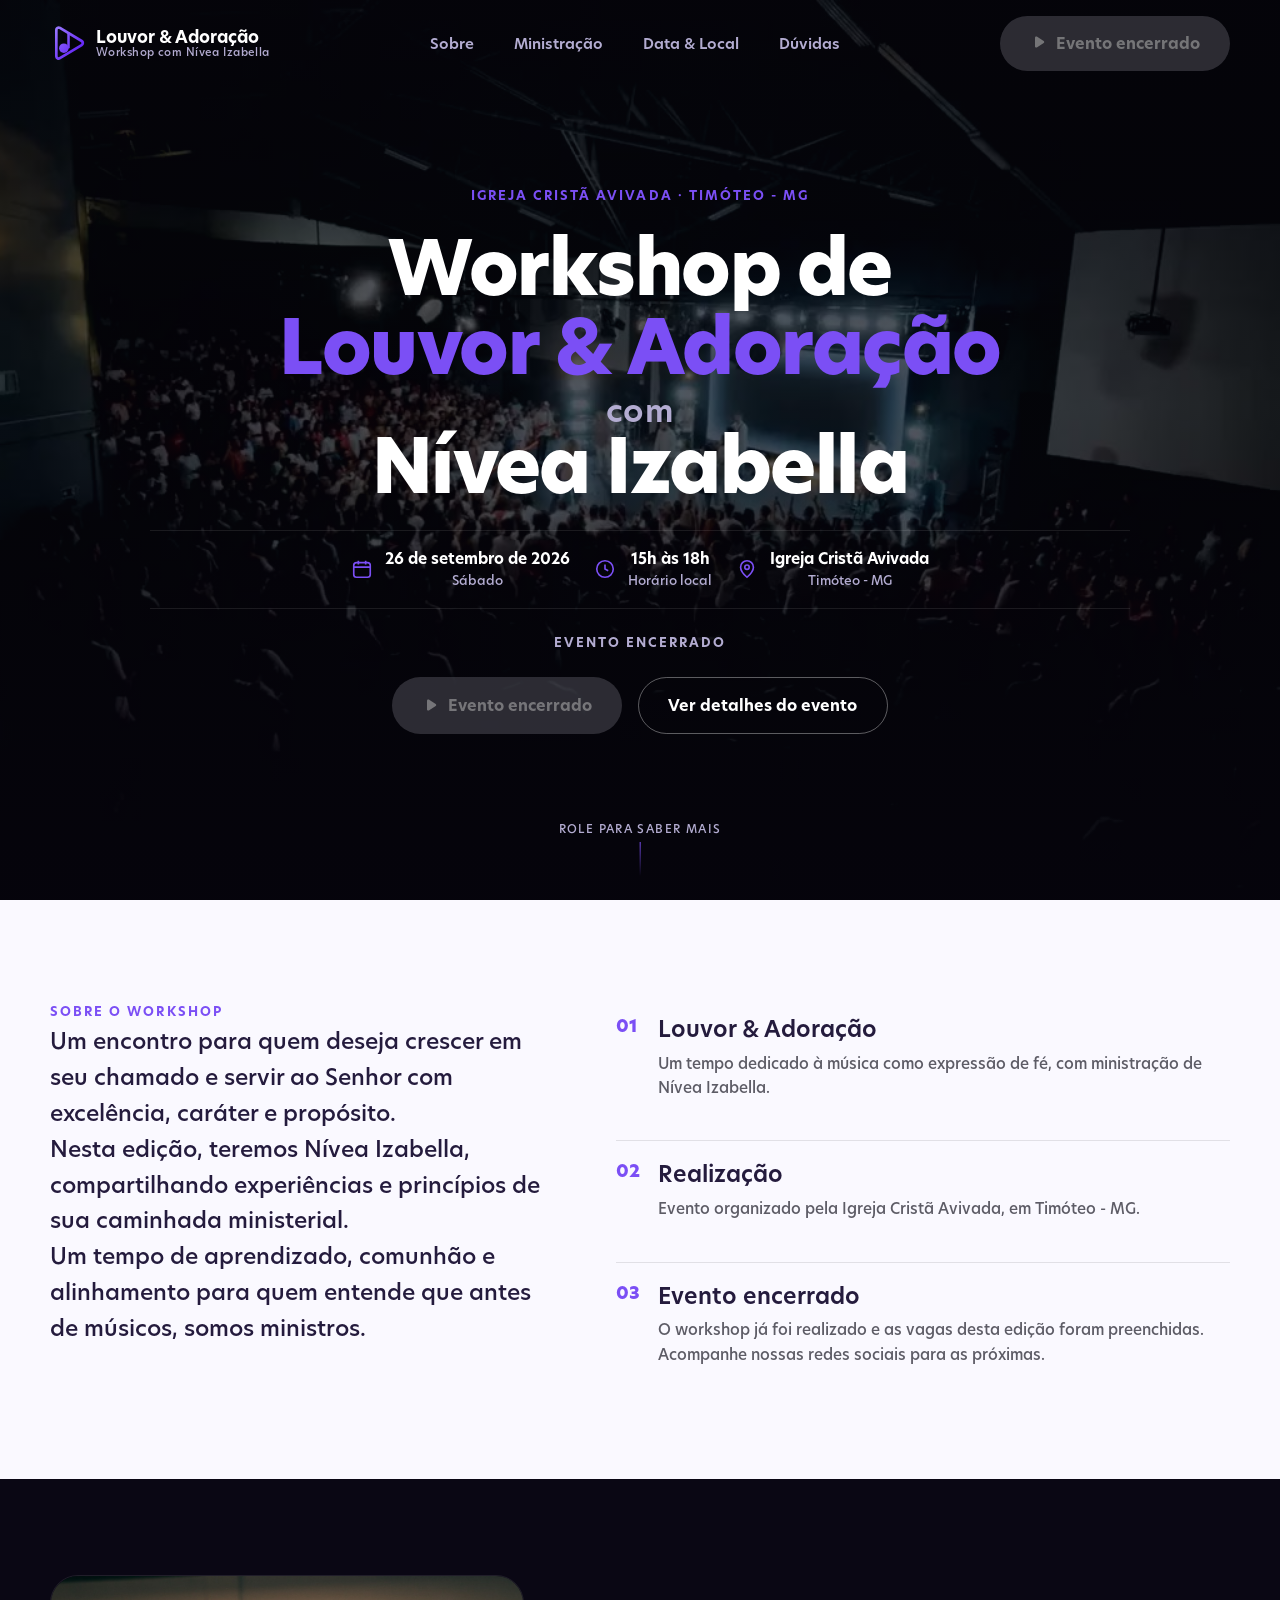
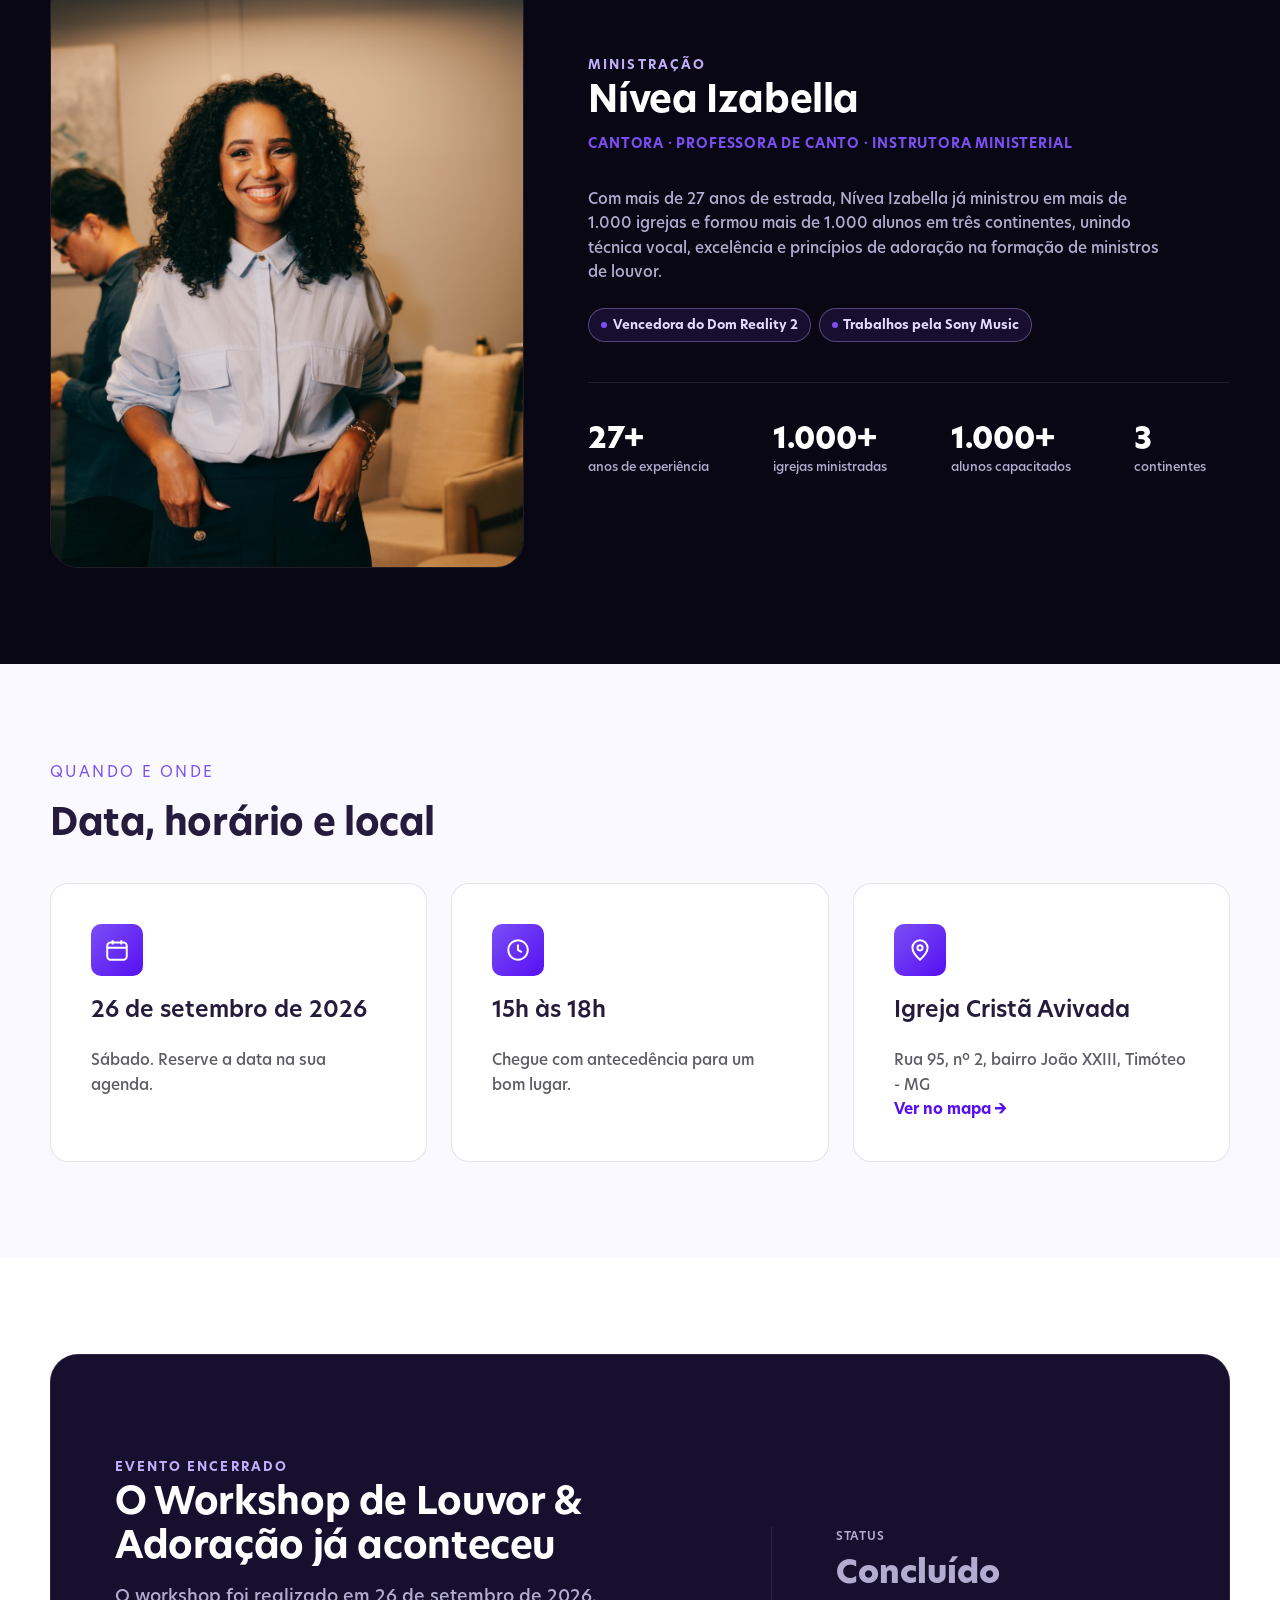
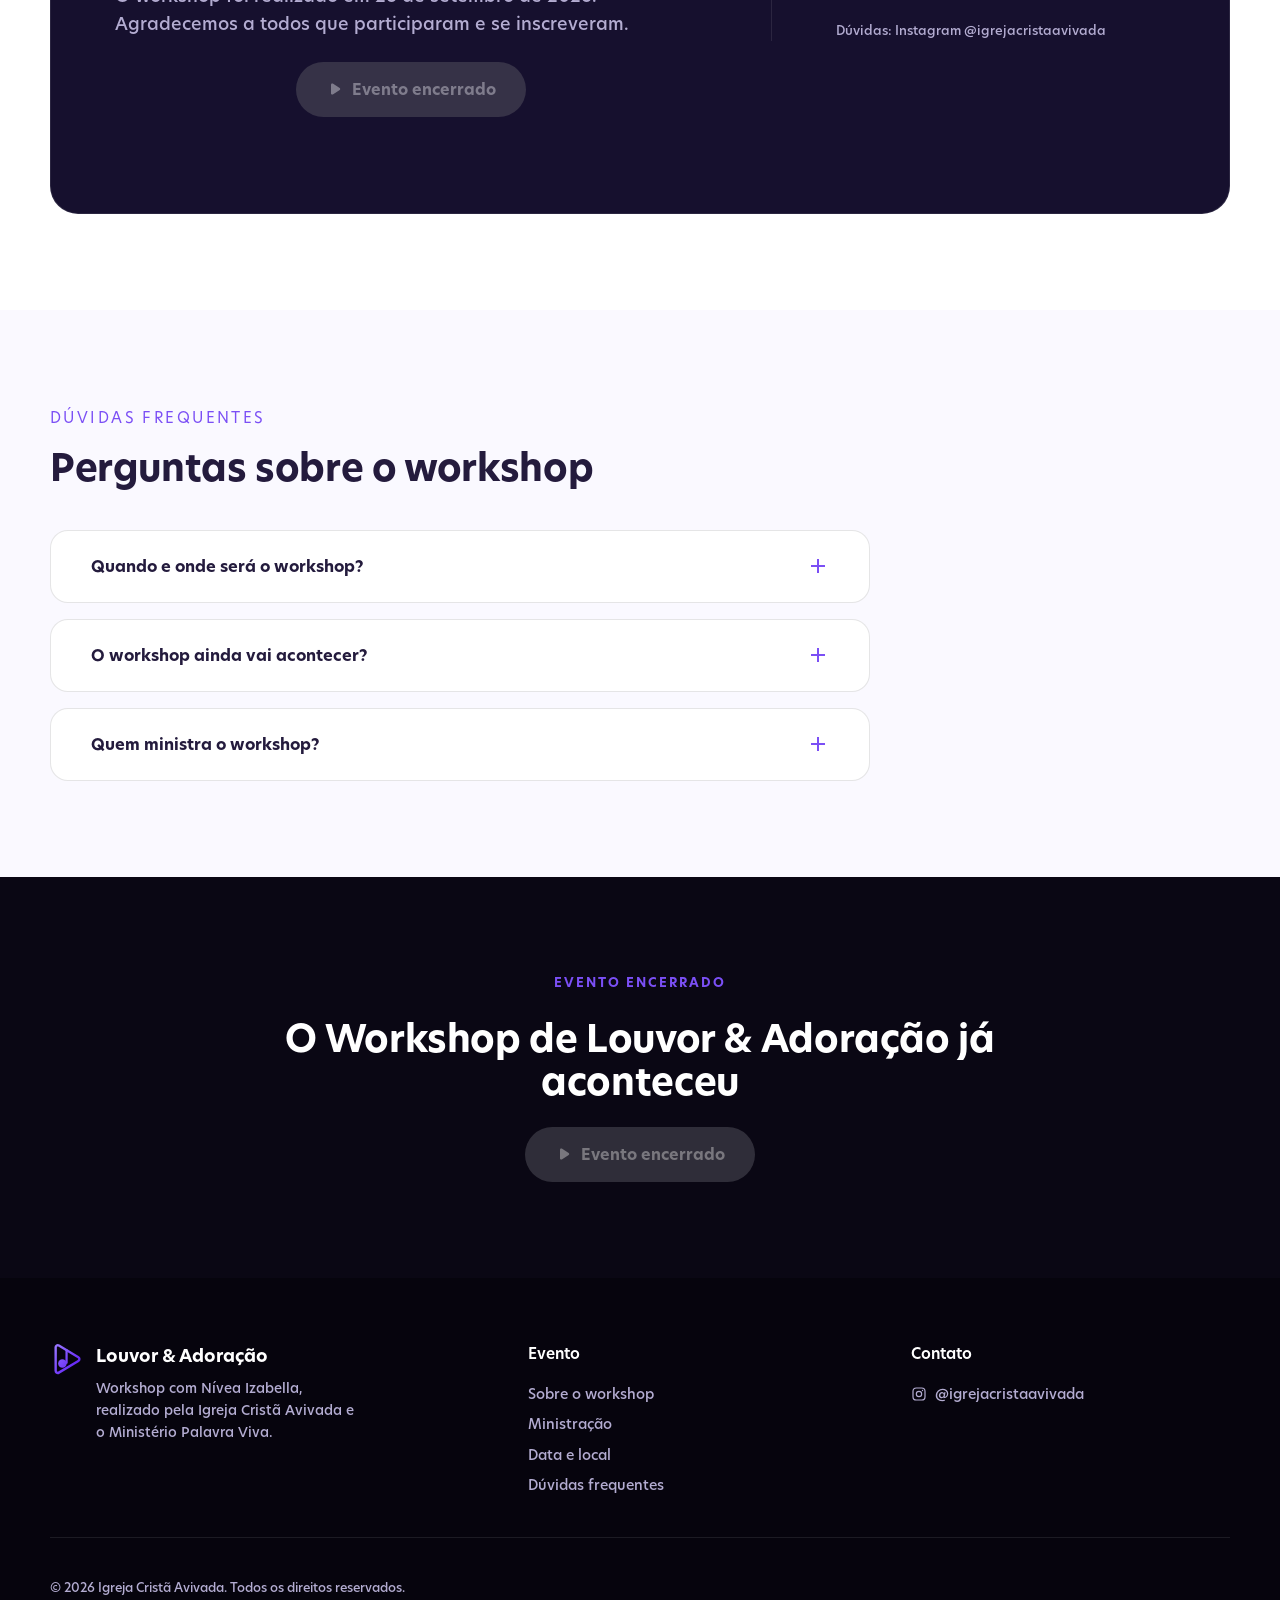
==== commit dc521587: "atualiza mensagens de status para "Evento encerrado" e ajusta contagem regressiva" ====
--- a/index.html
+++ b/index.html
@@ -4,14 +4,14 @@
   <meta charset="UTF-8">
   <meta name="viewport" content="width=device-width, initial-scale=1.0, viewport-fit=cover">
   <title>Workshop de Louvor & Adoração</title>
-  <meta name="description" content="Workshop de Louvor & Adoração com Nívea Izabella. Dia 26 de setembro de 2026, das 15h às 18h, na Igreja Cristã Avivada, em Timóteo - MG. Inscrições encerradas.">
+  <meta name="description" content="Workshop de Louvor & Adoração com Nívea Izabella. Realizado em 26 de setembro de 2026, das 15h às 18h, na Igreja Cristã Avivada, em Timóteo - MG. Evento encerrado.">
   <meta name="theme-color" content="#0A0714">
   <link rel="canonical" href="https://workshopniveaizabella.netlify.app/">
 
   <!-- Open Graph -->
   <meta property="og:type" content="website">
   <meta property="og:title" content="Workshop de Louvor & Adoração">
-  <meta property="og:description" content="26 de setembro de 2026 · 15h às 18h · Igreja Cristã Avivada · Timóteo - MG · Inscrições encerradas">
+  <meta property="og:description" content="26 de setembro de 2026 · 15h às 18h · Igreja Cristã Avivada · Timóteo - MG · Evento encerrado">
   <meta property="og:url" content="https://workshopniveaizabella.netlify.app/">
   <meta property="og:site_name" content="Workshop de Louvor & Adoração">
   <meta property="og:image" content="https://workshopniveaizabella.netlify.app/assets/images/og-workshop.jpg">
@@ -23,7 +23,7 @@
   <!-- Twitter Card -->
   <meta name="twitter:card" content="summary_large_image">
   <meta name="twitter:title" content="Workshop de Louvor & Adoração com Nívea Izabella">
-  <meta name="twitter:description" content="26 de setembro de 2026 · 15h às 18h · Igreja Cristã Avivada · Timóteo - MG · Inscrições encerradas">
+  <meta name="twitter:description" content="26 de setembro de 2026 · 15h às 18h · Igreja Cristã Avivada · Timóteo - MG · Evento encerrado">
   <meta name="twitter:image" content="https://workshopniveaizabella.netlify.app/assets/images/og-workshop.jpg">
   <meta name="twitter:image:alt" content="Workshop de Louvor & Adoração com Nívea Izabella em Timóteo, MG">
 
@@ -101,7 +101,7 @@
 
       <a class="btn btn--primary nav-cta" aria-disabled="true" tabindex="-1" role="link">
         <svg class="btn__play" viewBox="0 0 18 18" fill="none" aria-hidden="true"><path d="M5 3.6C5 2.7 6 2.1 6.8 2.6L13.7 7C14.4 7.5 14.4 8.5 13.7 9L6.8 13.4C6 13.9 5 13.3 5 12.4V3.6Z" fill="currentColor"/></svg>
-        Inscrições encerradas
+        Evento encerrado
       </a>
 
       <button class="menu-toggle" id="menuToggle" type="button" aria-expanded="false" aria-controls="mobileMenu" aria-label="Abrir menu de navegação">
@@ -119,7 +119,7 @@
         <li><a href="#detalhes">Data & Local</a></li>
         <li><a href="#faq">Dúvidas</a></li>
       </ul>
-      <a class="btn btn--primary" aria-disabled="true" tabindex="-1" role="link">Inscrições encerradas</a>
+      <a class="btn btn--primary" aria-disabled="true" tabindex="-1" role="link">Evento encerrado</a>
     </nav>
   <main id="main">
 
@@ -198,7 +198,7 @@
           <div class="hero__actions" data-reveal>
             <a class="btn btn--primary" aria-disabled="true" tabindex="-1" role="link">
               <svg class="btn__play" viewBox="0 0 18 18" fill="none" aria-hidden="true"><path d="M5 3.6C5 2.7 6 2.1 6.8 2.6L13.7 7C14.4 7.5 14.4 8.5 13.7 9L6.8 13.4C6 13.9 5 13.3 5 12.4V3.6Z" fill="currentColor"/></svg>
-              Inscrições encerradas
+              Evento encerrado
             </a>
             <a class="btn btn--ghost" href="#detalhes">Ver detalhes do evento</a>
           </div>
@@ -239,8 +239,8 @@
           <li data-reveal style="--reveal-index:2">
             <span class="num">03</span>
             <div>
-              <h3>Inscrições encerradas</h3>
-              <p>As vagas desta edição já foram preenchidas. Acompanhe nossas redes sociais para as próximas.</p>
+              <h3>Evento encerrado</h3>
+              <p>O workshop já foi realizado e as vagas desta edição foram preenchidas. Acompanhe nossas redes sociais para as próximas.</p>
             </div>
           </li>
         </ul>
@@ -325,18 +325,18 @@
       <div class="container">
         <div class="inscricao__panel" data-reveal>
           <div>
-            <p class="eyebrow">Inscrições encerradas</p>
-            <h2>As inscrições para este workshop foram encerradas</h2>
-            <p>Agradecemos a todos que se inscreveram. As vagas desta edição não estão mais disponíveis.</p>
+            <p class="eyebrow">Evento encerrado</p>
+            <h2>O Workshop de Louvor & Adoração já aconteceu</h2>
+            <p>O workshop foi realizado em 26 de setembro de 2026. Agradecemos a todos que participaram e se inscreveram.</p>
             <div class="hero__actions" style="margin-top: var(--space-md);">
               <a class="btn btn--primary" aria-disabled="true" tabindex="-1" role="link">
                 <svg class="btn__play" viewBox="0 0 18 18" fill="none" aria-hidden="true"><path d="M5 3.6C5 2.7 6 2.1 6.8 2.6L13.7 7C14.4 7.5 14.4 8.5 13.7 9L6.8 13.4C6 13.9 5 13.3 5 12.4V3.6Z" fill="currentColor"/></svg>
-                Inscrições encerradas
+                Evento encerrado
               </a>
             </div>
           </div>
           <div class="inscricao__price">
-            <p class="inscricao__price-value"><span>Status</span>Encerrado</p>
+            <p class="inscricao__price-value"><span>Status</span>Concluído</p>
             <p class="inscricao__note">Dúvidas: <a href="https://instagram.com/igrejacristaavivada" target="_blank" rel="noopener">Instagram @igrejacristaavivada</a></p>
           </div>
         </div>
@@ -368,13 +368,13 @@
           <div class="faq__item" data-open="false">
             <h3>
               <button class="faq__question" aria-expanded="false" aria-controls="faq-answer-2" id="faq-question-2">
-                As inscrições ainda estão abertas?
+                O workshop ainda vai acontecer?
                 <span class="faq__icon" aria-hidden="true"></span>
               </button>
             </h3>
             <div class="faq__answer" id="faq-answer-2" role="region" aria-labelledby="faq-question-2">
               <div class="faq__answer-inner">
-                <p>Não. As inscrições para esta edição foram encerradas. Acompanhe o Instagram @igrejacristaavivada para saber sobre próximas edições.</p>
+                <p>Não. O workshop foi realizado em 26 de setembro de 2026 e as inscrições já estão encerradas. Acompanhe o Instagram @igrejacristaavivada para saber sobre próximas edições.</p>
               </div>
             </div>
           </div>
@@ -399,11 +399,11 @@
     <!-- CTA FINAL -->
     <section class="section cta-final">
       <div class="container cta-final__inner" data-reveal>
-        <p class="eyebrow">Inscrições encerradas</p>
-        <h2>As inscrições para o Workshop de Louvor & Adoração foram encerradas</h2>
+        <p class="eyebrow">Evento encerrado</p>
+        <h2>O Workshop de Louvor & Adoração já aconteceu</h2>
         <a class="btn btn--primary" aria-disabled="true" tabindex="-1" role="link">
           <svg class="btn__play" viewBox="0 0 18 18" fill="none" aria-hidden="true"><path d="M5 3.6C5 2.7 6 2.1 6.8 2.6L13.7 7C14.4 7.5 14.4 8.5 13.7 9L6.8 13.4C6 13.9 5 13.3 5 12.4V3.6Z" fill="currentColor"/></svg>
-          Inscrições encerradas
+          Evento encerrado
         </a>
       </div>
     </section>
